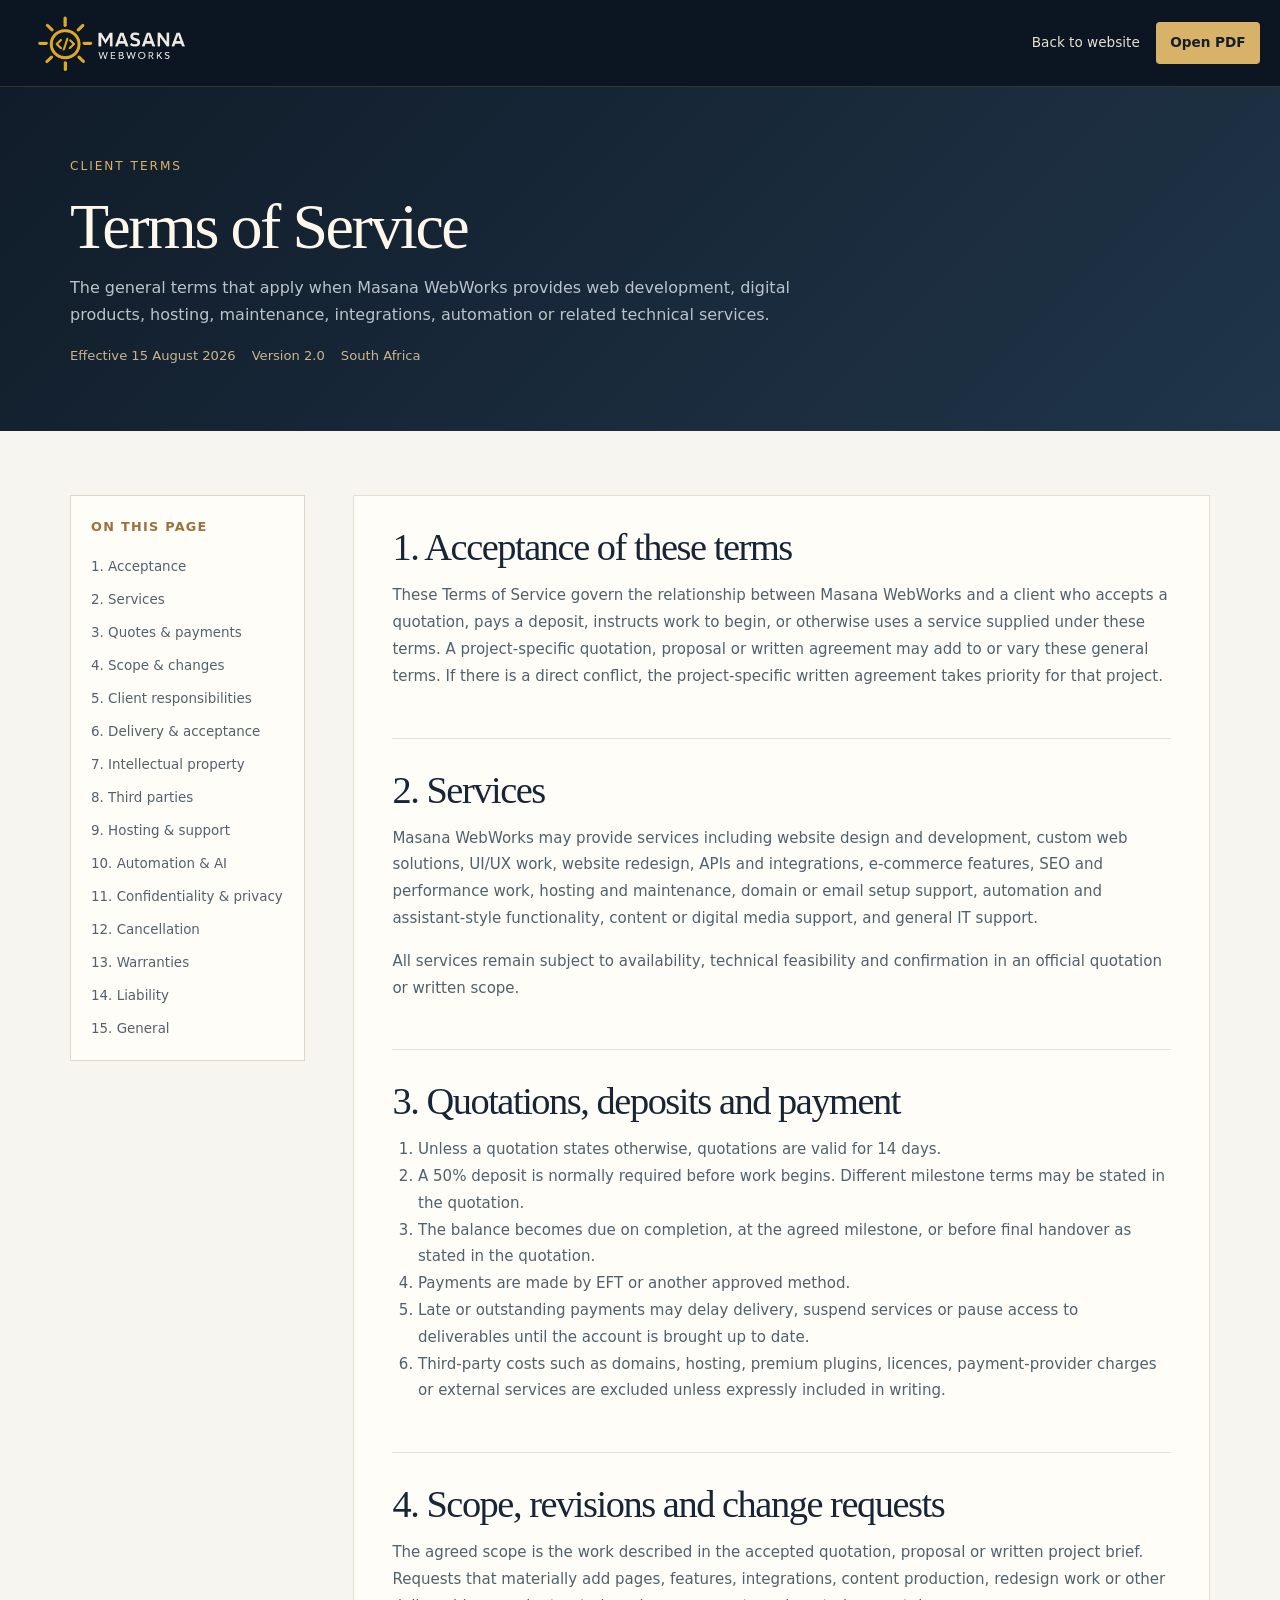
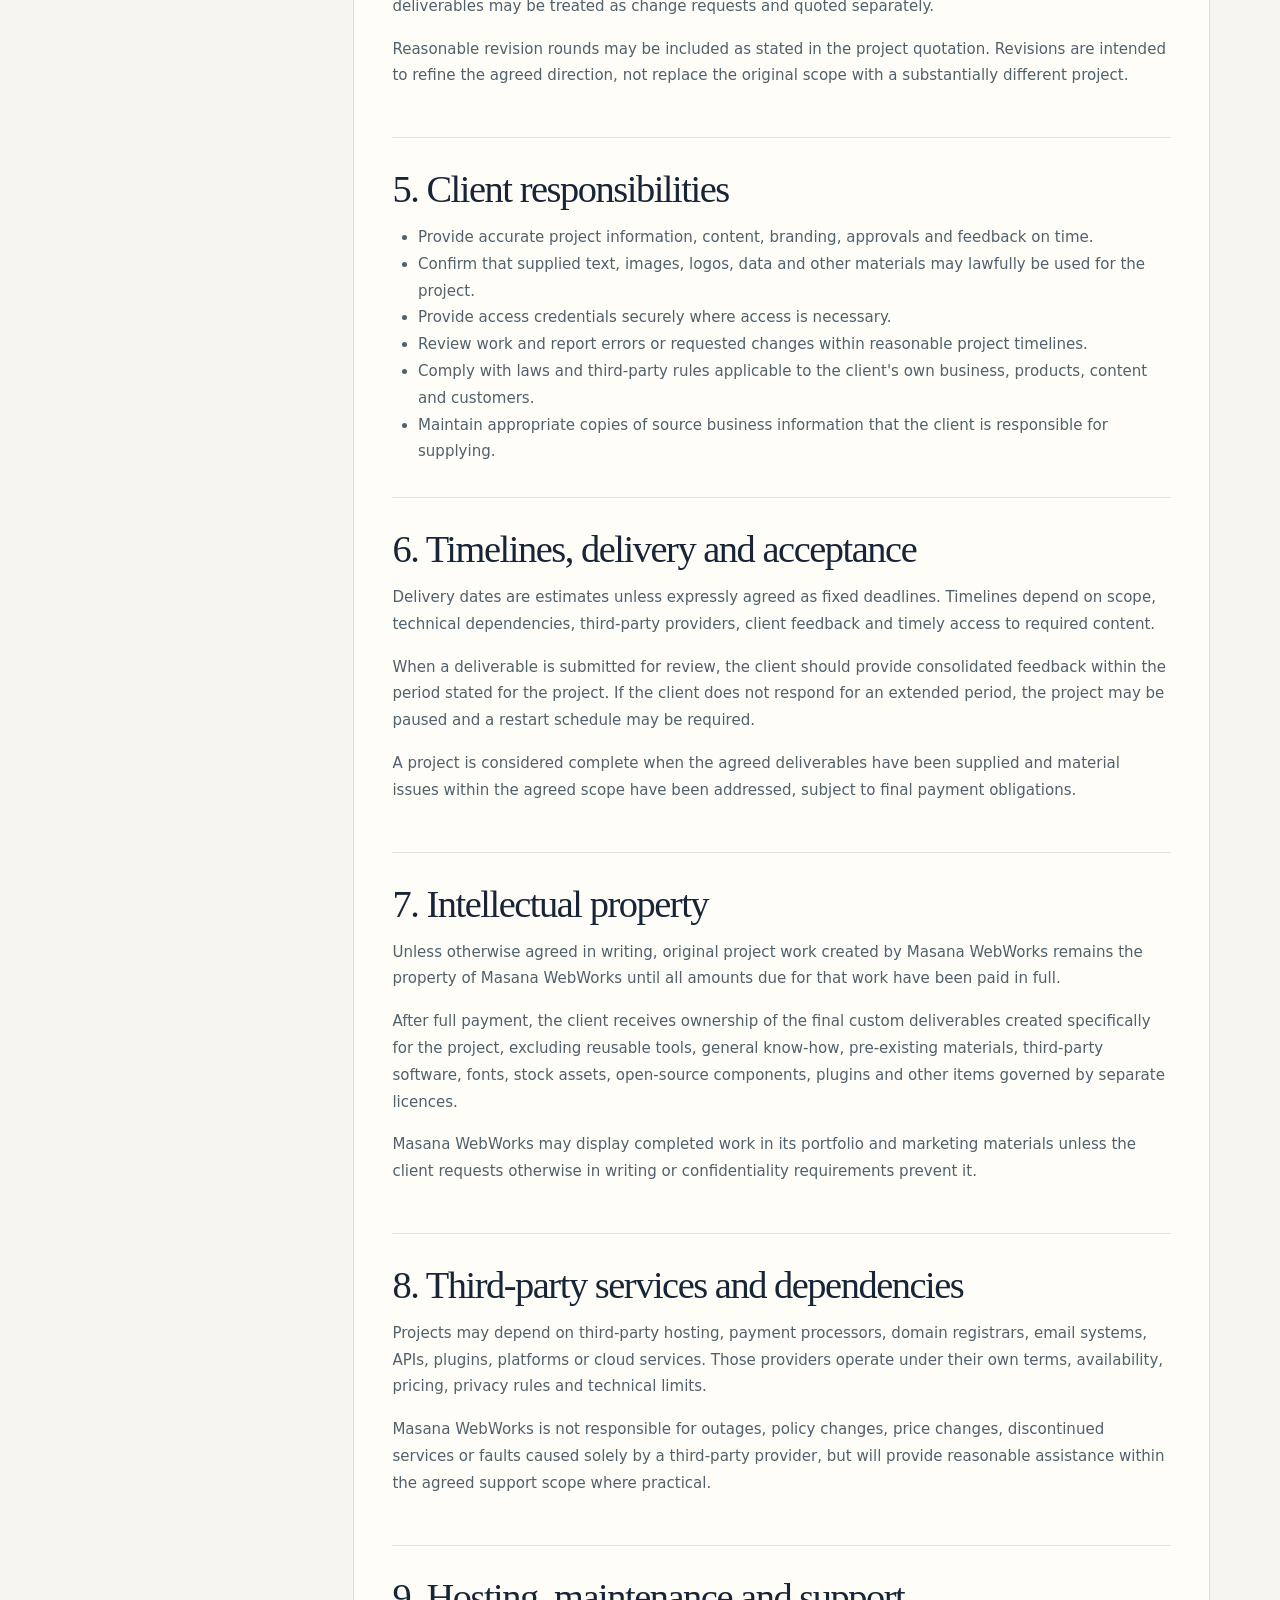
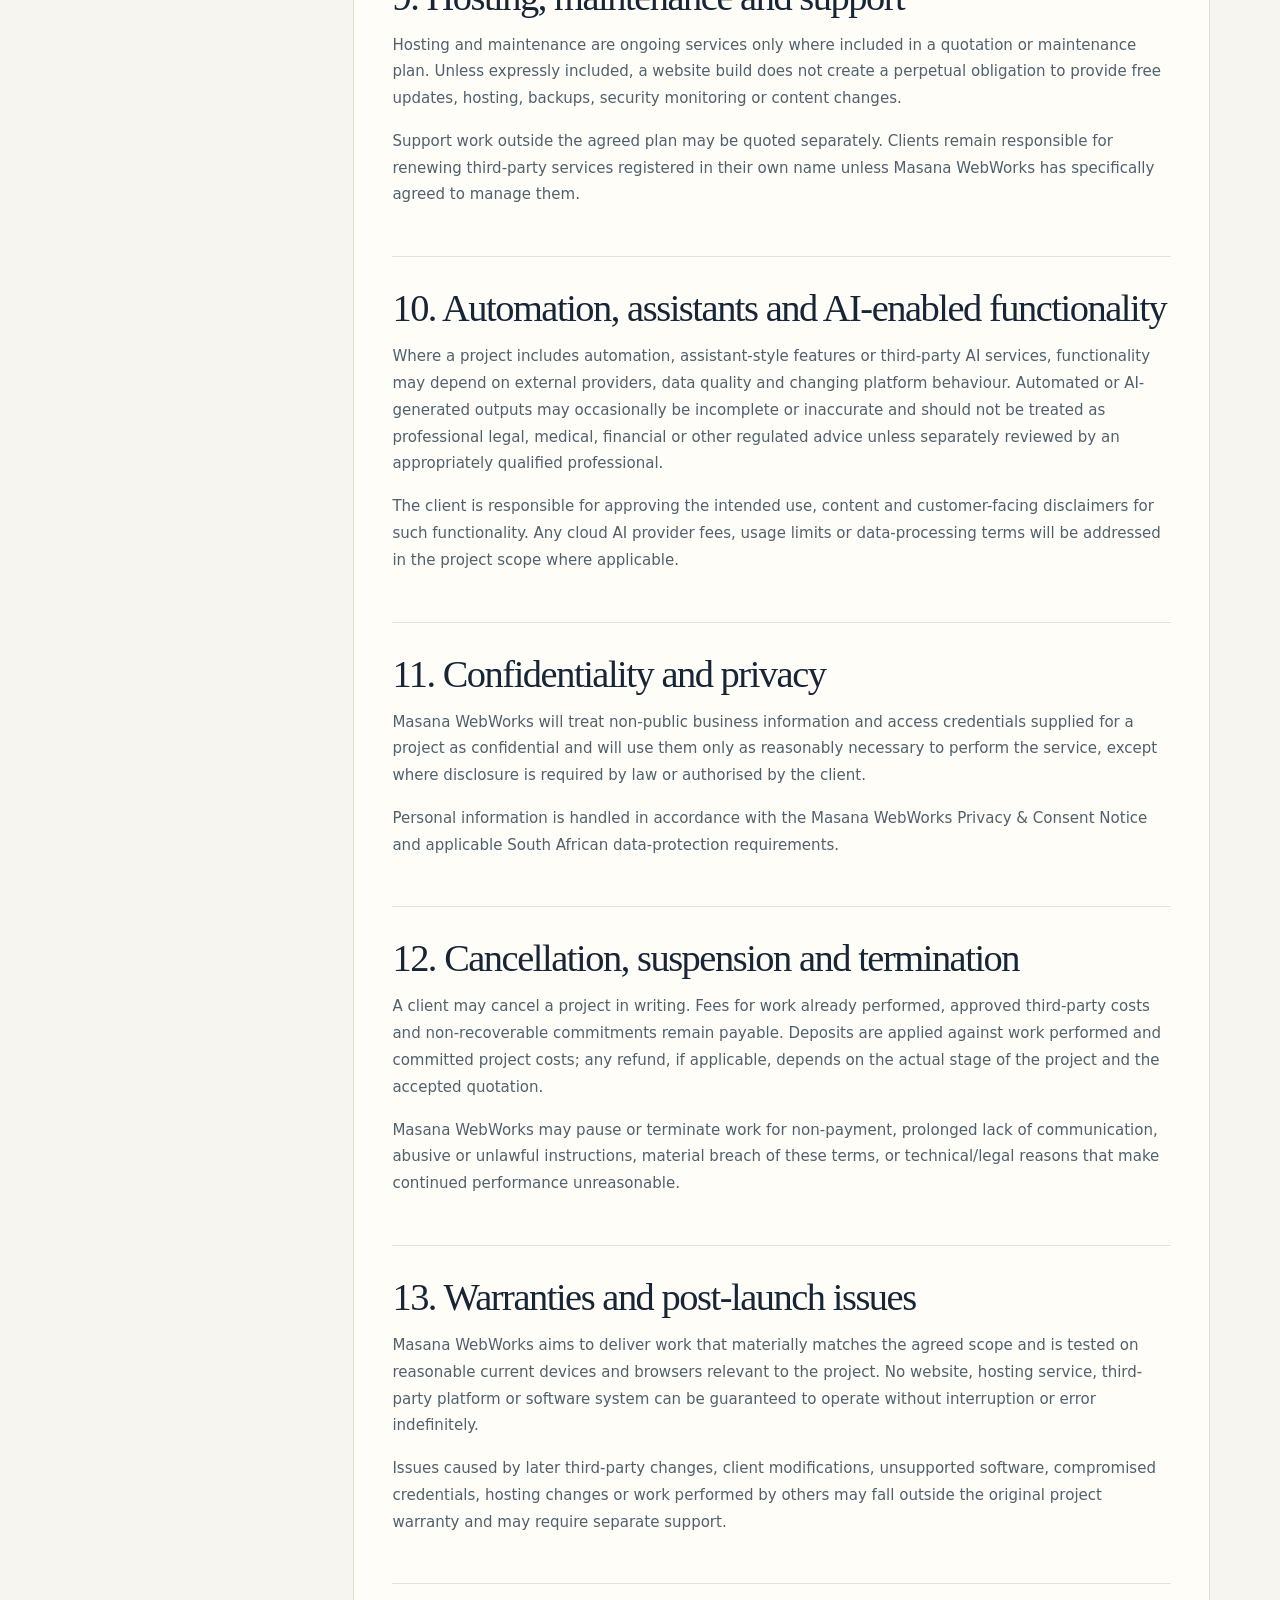
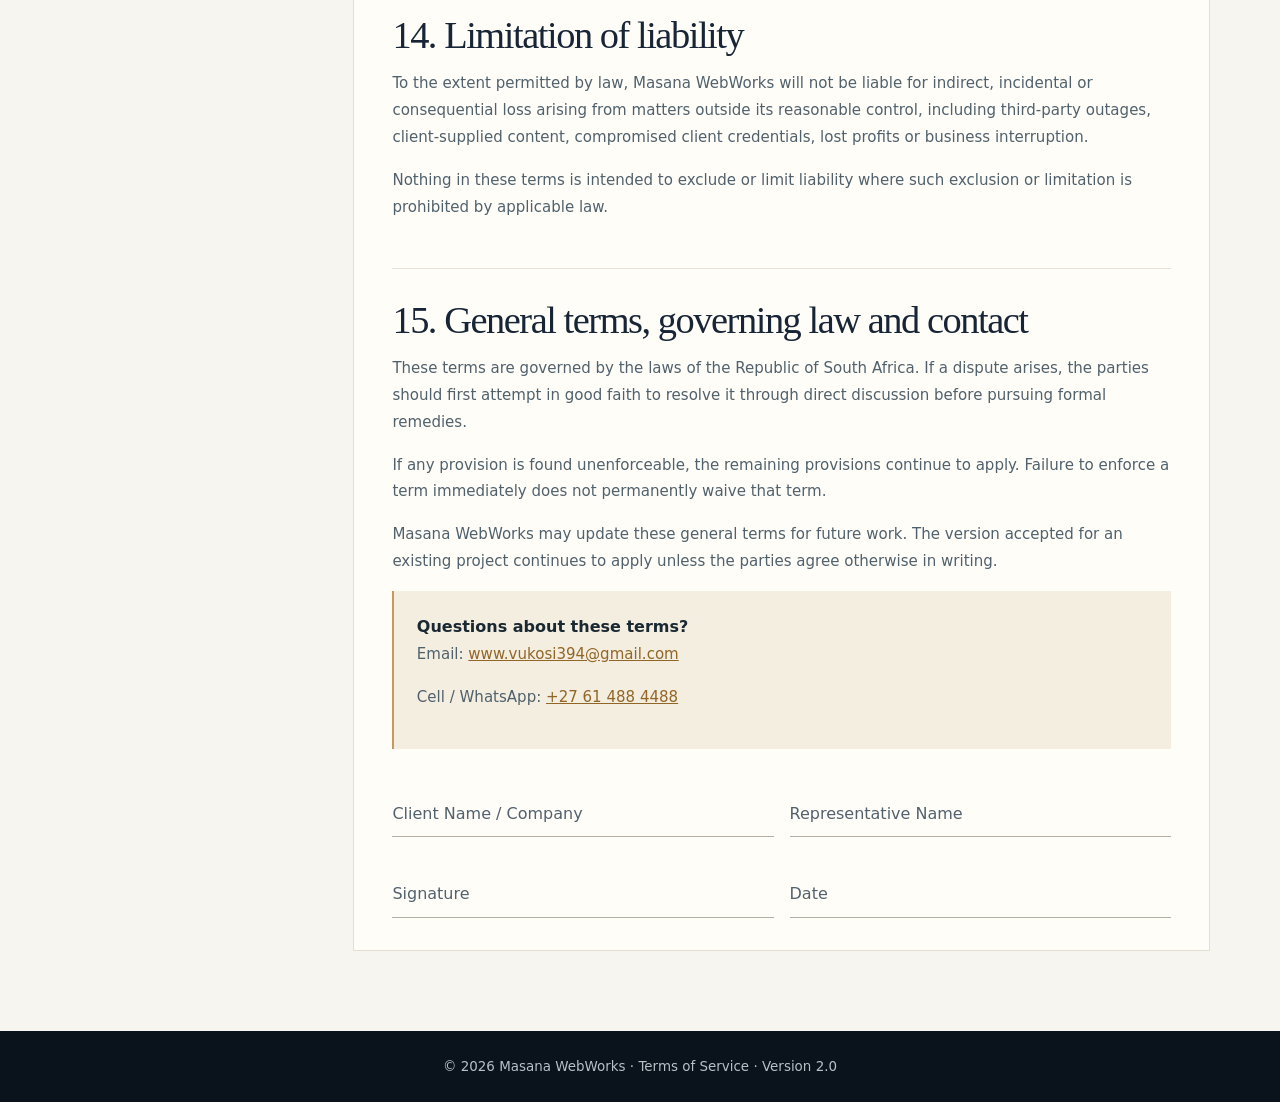
==== terms.html @ 133a6479 "Add files via upload" ====
<!DOCTYPE html>
<html lang="en-ZA">
<head>
  <meta charset="UTF-8"><meta name="viewport" content="width=device-width, initial-scale=1.0"><meta name="robots" content="index, follow">
  <meta name="description" content="Masana WebWorks Terms of Service covering quotations, payments, project scope, intellectual property, hosting, third-party services and support.">
  <link rel="icon" href="assets/favicon.png"><link rel="stylesheet" href="styles.css"><title>Terms of Service | Masana WebWorks</title>
</head>
<body class="legal-body">
  <header class="legal-header"><div class="legal-nav container-wide"><a href="index.html"><img src="assets/log1.png" alt="Masana WebWorks"></a><div class="legal-nav-links"><a class="legal-back" href="index.html">Back to website</a><a class="legal-download" href="legal/terms-of-service.pdf" target="_blank" rel="noopener">Open PDF</a></div></div></header>
  <section class="legal-hero"><div class="container"><span class="legal-eyebrow">Client terms</span><h1>Terms of Service</h1><p>The general terms that apply when Masana WebWorks provides web development, digital products, hosting, maintenance, integrations, automation or related technical services.</p><div class="legal-meta"><span>Effective 15 August 2026</span><span>Version 2.0</span><span>South Africa</span></div></div></section>
  <main class="container legal-shell">
    <aside class="legal-toc"><strong>On this page</strong><a href="#acceptance">1. Acceptance</a><a href="#services">2. Services</a><a href="#quotes">3. Quotes & payments</a><a href="#scope">4. Scope & changes</a><a href="#client">5. Client responsibilities</a><a href="#delivery">6. Delivery & acceptance</a><a href="#ip">7. Intellectual property</a><a href="#thirdparty">8. Third parties</a><a href="#hosting">9. Hosting & support</a><a href="#ai">10. Automation & AI</a><a href="#privacy">11. Confidentiality & privacy</a><a href="#cancel">12. Cancellation</a><a href="#warranty">13. Warranties</a><a href="#liability">14. Liability</a><a href="#law">15. General</a></aside>
    <article class="legal-content">
      <section id="acceptance"><h2>1. Acceptance of these terms</h2><p>These Terms of Service govern the relationship between Masana WebWorks and a client who accepts a quotation, pays a deposit, instructs work to begin, or otherwise uses a service supplied under these terms. A project-specific quotation, proposal or written agreement may add to or vary these general terms. If there is a direct conflict, the project-specific written agreement takes priority for that project.</p></section>
      <section id="services"><h2>2. Services</h2><p>Masana WebWorks may provide services including website design and development, custom web solutions, UI/UX work, website redesign, APIs and integrations, e-commerce features, SEO and performance work, hosting and maintenance, domain or email setup support, automation and assistant-style functionality, content or digital media support, and general IT support.</p><p>All services remain subject to availability, technical feasibility and confirmation in an official quotation or written scope.</p></section>
      <section id="quotes"><h2>3. Quotations, deposits and payment</h2><ol><li>Unless a quotation states otherwise, quotations are valid for 14 days.</li><li>A 50% deposit is normally required before work begins. Different milestone terms may be stated in the quotation.</li><li>The balance becomes due on completion, at the agreed milestone, or before final handover as stated in the quotation.</li><li>Payments are made by EFT or another approved method.</li><li>Late or outstanding payments may delay delivery, suspend services or pause access to deliverables until the account is brought up to date.</li><li>Third-party costs such as domains, hosting, premium plugins, licences, payment-provider charges or external services are excluded unless expressly included in writing.</li></ol></section>
      <section id="scope"><h2>4. Scope, revisions and change requests</h2><p>The agreed scope is the work described in the accepted quotation, proposal or written project brief. Requests that materially add pages, features, integrations, content production, redesign work or other deliverables may be treated as change requests and quoted separately.</p><p>Reasonable revision rounds may be included as stated in the project quotation. Revisions are intended to refine the agreed direction, not replace the original scope with a substantially different project.</p></section>
      <section id="client"><h2>5. Client responsibilities</h2><ul><li>Provide accurate project information, content, branding, approvals and feedback on time.</li><li>Confirm that supplied text, images, logos, data and other materials may lawfully be used for the project.</li><li>Provide access credentials securely where access is necessary.</li><li>Review work and report errors or requested changes within reasonable project timelines.</li><li>Comply with laws and third-party rules applicable to the client's own business, products, content and customers.</li><li>Maintain appropriate copies of source business information that the client is responsible for supplying.</li></ul></section>
      <section id="delivery"><h2>6. Timelines, delivery and acceptance</h2><p>Delivery dates are estimates unless expressly agreed as fixed deadlines. Timelines depend on scope, technical dependencies, third-party providers, client feedback and timely access to required content.</p><p>When a deliverable is submitted for review, the client should provide consolidated feedback within the period stated for the project. If the client does not respond for an extended period, the project may be paused and a restart schedule may be required.</p><p>A project is considered complete when the agreed deliverables have been supplied and material issues within the agreed scope have been addressed, subject to final payment obligations.</p></section>
      <section id="ip"><h2>7. Intellectual property</h2><p>Unless otherwise agreed in writing, original project work created by Masana WebWorks remains the property of Masana WebWorks until all amounts due for that work have been paid in full.</p><p>After full payment, the client receives ownership of the final custom deliverables created specifically for the project, excluding reusable tools, general know-how, pre-existing materials, third-party software, fonts, stock assets, open-source components, plugins and other items governed by separate licences.</p><p>Masana WebWorks may display completed work in its portfolio and marketing materials unless the client requests otherwise in writing or confidentiality requirements prevent it.</p></section>
      <section id="thirdparty"><h2>8. Third-party services and dependencies</h2><p>Projects may depend on third-party hosting, payment processors, domain registrars, email systems, APIs, plugins, platforms or cloud services. Those providers operate under their own terms, availability, pricing, privacy rules and technical limits.</p><p>Masana WebWorks is not responsible for outages, policy changes, price changes, discontinued services or faults caused solely by a third-party provider, but will provide reasonable assistance within the agreed support scope where practical.</p></section>
      <section id="hosting"><h2>9. Hosting, maintenance and support</h2><p>Hosting and maintenance are ongoing services only where included in a quotation or maintenance plan. Unless expressly included, a website build does not create a perpetual obligation to provide free updates, hosting, backups, security monitoring or content changes.</p><p>Support work outside the agreed plan may be quoted separately. Clients remain responsible for renewing third-party services registered in their own name unless Masana WebWorks has specifically agreed to manage them.</p></section>
      <section id="ai"><h2>10. Automation, assistants and AI-enabled functionality</h2><p>Where a project includes automation, assistant-style features or third-party AI services, functionality may depend on external providers, data quality and changing platform behaviour. Automated or AI-generated outputs may occasionally be incomplete or inaccurate and should not be treated as professional legal, medical, financial or other regulated advice unless separately reviewed by an appropriately qualified professional.</p><p>The client is responsible for approving the intended use, content and customer-facing disclaimers for such functionality. Any cloud AI provider fees, usage limits or data-processing terms will be addressed in the project scope where applicable.</p></section>
      <section id="privacy"><h2>11. Confidentiality and privacy</h2><p>Masana WebWorks will treat non-public business information and access credentials supplied for a project as confidential and will use them only as reasonably necessary to perform the service, except where disclosure is required by law or authorised by the client.</p><p>Personal information is handled in accordance with the Masana WebWorks Privacy & Consent Notice and applicable South African data-protection requirements.</p></section>
      <section id="cancel"><h2>12. Cancellation, suspension and termination</h2><p>A client may cancel a project in writing. Fees for work already performed, approved third-party costs and non-recoverable commitments remain payable. Deposits are applied against work performed and committed project costs; any refund, if applicable, depends on the actual stage of the project and the accepted quotation.</p><p>Masana WebWorks may pause or terminate work for non-payment, prolonged lack of communication, abusive or unlawful instructions, material breach of these terms, or technical/legal reasons that make continued performance unreasonable.</p></section>
      <section id="warranty"><h2>13. Warranties and post-launch issues</h2><p>Masana WebWorks aims to deliver work that materially matches the agreed scope and is tested on reasonable current devices and browsers relevant to the project. No website, hosting service, third-party platform or software system can be guaranteed to operate without interruption or error indefinitely.</p><p>Issues caused by later third-party changes, client modifications, unsupported software, compromised credentials, hosting changes or work performed by others may fall outside the original project warranty and may require separate support.</p></section>
      <section id="liability"><h2>14. Limitation of liability</h2><p>To the extent permitted by law, Masana WebWorks will not be liable for indirect, incidental or consequential loss arising from matters outside its reasonable control, including third-party outages, client-supplied content, compromised client credentials, lost profits or business interruption.</p><p>Nothing in these terms is intended to exclude or limit liability where such exclusion or limitation is prohibited by applicable law.</p></section>
      <section id="law"><h2>15. General terms, governing law and contact</h2><p>These terms are governed by the laws of the Republic of South Africa. If a dispute arises, the parties should first attempt in good faith to resolve it through direct discussion before pursuing formal remedies.</p><p>If any provision is found unenforceable, the remaining provisions continue to apply. Failure to enforce a term immediately does not permanently waive that term.</p><p>Masana WebWorks may update these general terms for future work. The version accepted for an existing project continues to apply unless the parties agree otherwise in writing.</p><div class="legal-contact-card"><strong>Questions about these terms?</strong><p>Email: <a href="mailto:www.vukosi394@gmail.com">www.vukosi394@gmail.com</a></p><p>Cell / WhatsApp: <a href="tel:+27614884488">+27 61 488 4488</a></p></div><div class="signature-grid"><div class="signature-field">Client Name / Company</div><div class="signature-field">Representative Name</div><div class="signature-field">Signature</div><div class="signature-field">Date</div></div></section>
    </article>
  </main>
  <footer class="legal-footer">&copy; 2026 Masana WebWorks · Terms of Service · Version 2.0</footer>
</body>
</html>
---- styles.css ----
:root {
  --bg: #faf6ee;
  --surface: #ffffff;
  --surface-soft: #f4efe4;
  --line: rgba(16, 24, 32, 0.1);
  --line-strong: rgba(16, 24, 32, 0.16);
  --text: #1a2330;
  --muted: #5a6675;
  --heading: #101820;
  --accent: #f2b233;
  --accent-strong: #dd980b;
  --accent-soft: rgba(242, 178, 51, 0.13);
  --deep: #0f1720;
  --deep-soft: #162231;
  --success: #127c56;
  --danger: #c03f32;
  --shadow-lg: 0 24px 70px rgba(15, 23, 32, 0.12);
  --shadow-md: 0 14px 36px rgba(15, 23, 32, 0.08);
  --radius-xl: 30px;
  --radius-lg: 22px;
  --radius-md: 18px;
  --radius-sm: 14px;
  --container: min(1140px, calc(100% - 2rem));
  --container-wide: min(1240px, calc(100% - 2rem));
}

* { box-sizing: border-box; }
html { scroll-behavior: smooth; }
body {
  margin: 0;
  font-family: "Inter", system-ui, sans-serif;
  color: var(--text);
  background:
    radial-gradient(circle at top left, rgba(242, 178, 51, 0.14), transparent 28%),
    linear-gradient(180deg, #fffdf8 0%, var(--bg) 100%);
  line-height: 1.65;
}
img { max-width: 100%; display: block; }
a { color: inherit; text-decoration: none; }
button, input, select, textarea { font: inherit; }
input, select, textarea { width: 100%; }

.container { width: var(--container); margin-inline: auto; }
.container-wide { width: var(--container-wide); margin-inline: auto; }
.section { padding: 5.5rem 0; }
.kicker, .eyebrow {
  display: inline-flex;
  align-items: center;
  gap: .45rem;
  padding: .42rem .82rem;
  border-radius: 999px;
  border: 1px solid rgba(242, 178, 51, 0.35);
  background: rgba(242, 178, 51, 0.12);
  color: #9b6900;
  font-size: .84rem;
  font-weight: 700;
  letter-spacing: .03em;
  text-transform: uppercase;
}
.kicker-light {
  color: #f4c555;
  border-color: rgba(255,255,255,.16);
  background: rgba(255,255,255,.08);
}
h1, h2, h3 {
  margin: 0 0 .9rem;
  font-family: "Manrope", "Inter", sans-serif;
  color: var(--heading);
  letter-spacing: -.03em;
  line-height: 1.08;
}
h1 { font-size: clamp(2.7rem, 6vw, 4.75rem); }
h2 { font-size: clamp(2rem, 4vw, 3rem); }
h3 { font-size: 1.22rem; }
p { margin: 0 0 1rem; color: var(--muted); }
ul { margin: 0; padding: 0; list-style: none; }

.skip-link {
  position: absolute;
  left: 1rem;
  top: -4rem;
  background: var(--deep);
  color: #fff;
  padding: .75rem 1rem;
  border-radius: 12px;
  z-index: 2000;
}
.skip-link:focus { top: 1rem; }

.site-header {
  position: sticky;
  top: 0;
  z-index: 1000;
  backdrop-filter: blur(16px);
  background: rgba(255, 252, 246, 0.8);
  border-bottom: 1px solid rgba(15, 23, 32, 0.06);
}
.site-header.scrolled { box-shadow: 0 10px 30px rgba(15,23,32,.05); }
.nav-wrap {
  display: flex;
  align-items: center;
  justify-content: space-between;
  gap: 1rem;
  min-height: 84px;
}
.brand img { width: min(280px, 56vw); height: auto; }
.primary-nav {
  display: flex;
  align-items: center;
  gap: .4rem;
}
.nav-link, .nav-cta {
  padding: .78rem .96rem;
  border-radius: 999px;
  font-weight: 600;
  color: #334155;
  transition: .2s ease;
}
.nav-link:hover, .nav-link.active {
  background: rgba(16, 24, 32, 0.06);
  color: var(--heading);
}
.nav-cta {
  background: var(--deep);
  color: #fff;
  padding-inline: 1.1rem;
}
.nav-cta:hover { background: #1c2838; }
.menu-toggle {
  display: none;
  width: 50px;
  height: 50px;
  border: 1px solid var(--line);
  border-radius: 14px;
  background: #fff;
  padding: 0;
}
.menu-toggle span {
  display: block;
  width: 22px;
  height: 2px;
  border-radius: 99px;
  background: var(--deep);
  margin: 5px auto;
  transition: .2s ease;
}
.menu-toggle.is-open span:nth-child(1) { transform: translateY(7px) rotate(45deg); }
.menu-toggle.is-open span:nth-child(2) { opacity: 0; }
.menu-toggle.is-open span:nth-child(3) { transform: translateY(-7px) rotate(-45deg); }

.hero {
  padding: 3rem 0 1.5rem;
}
.hero-grid {
  display: grid;
  grid-template-columns: 1.05fr .95fr;
  align-items: center;
  gap: 2rem;
}
.hero-copy { padding: 2rem 0; }
.hero-lead { font-size: 1.08rem; max-width: 60ch; }
.hero-actions {
  display: flex;
  flex-wrap: wrap;
  gap: .9rem;
  margin: 2rem 0;
}
.btn {
  display: inline-flex;
  align-items: center;
  justify-content: center;
  gap: .6rem;
  border: 0;
  border-radius: 999px;
  padding: 1rem 1.28rem;
  font-weight: 700;
  cursor: pointer;
  transition: transform .2s ease, box-shadow .2s ease, background .2s ease;
}
.btn:hover { transform: translateY(-2px); }
.btn-primary {
  background: linear-gradient(135deg, var(--accent), var(--accent-strong));
  color: #1b1407;
  box-shadow: 0 12px 30px rgba(221, 152, 11, 0.25);
}
.btn-secondary {
  background: #fff;
  color: var(--heading);
  border: 1px solid var(--line-strong);
}
.hero-metrics {
  display: grid;
  grid-template-columns: repeat(3, minmax(0, 1fr));
  gap: 1rem;
}
.hero-metrics article {
  padding: 1rem 1rem 1.05rem;
  background: rgba(255,255,255,.74);
  border: 1px solid rgba(15,23,32,.08);
  border-radius: var(--radius-md);
  box-shadow: var(--shadow-md);
}
.hero-metrics strong {
  display: block;
  font-size: 1rem;
  color: var(--heading);
  margin-bottom: .35rem;
}
.hero-metrics span { color: var(--muted); font-size: .94rem; }
.hero-visual-shell {
  position: relative;
  padding: clamp(1.2rem, 3vw, 2rem);
  background: linear-gradient(180deg, rgba(255,255,255,.88), rgba(255,255,255,.72));
  border: 1px solid rgba(15, 23, 32, 0.08);
  border-radius: 36px;
  box-shadow: var(--shadow-lg);
}
.hero-visual-shell::before {
  content: "";
  position: absolute;
  inset: auto 8% -10% 8%;
  height: 26%;
  background: radial-gradient(circle, rgba(242,178,51,.28) 0%, rgba(242,178,51,0) 70%);
  filter: blur(18px);
  z-index: 0;
}
.hero-visual-shell img {
  position: relative;
  z-index: 1;
  width: 100%;
  height: auto;
}
.trust-strip {
  display: grid;
  grid-template-columns: .9fr 1.1fr;
  align-items: center;
  gap: 1.4rem;
  margin-top: 2rem;
  padding: 1.2rem 1.25rem;
  background: rgba(255,255,255,.76);
  border: 1px solid rgba(15,23,32,.07);
  border-radius: 28px;
}
.trust-copy p { margin: .5rem 0 0; }
.logo-row {
  display: grid;
  grid-template-columns: repeat(2, minmax(0, 1fr));
  gap: 1rem;
}
.client-logo-card {
  min-height: 118px;
  display: flex;
  align-items: center;
  justify-content: center;
  padding: 1rem;
  border-radius: 22px;
  border: 1px solid rgba(15,23,32,.08);
  background: linear-gradient(180deg, #fff, #fbf8f1);
}
.client-logo-card img {
  max-height: 72px;
  width: auto;
  object-fit: contain;
}

.intro-grid,
.skills-layout,
.faq-layout,
.contact-grid {
  display: grid;
  gap: 1.5rem;
}
.intro-grid { gap: 1.8rem; }
.intro-cards {
  display: grid;
  grid-template-columns: repeat(3, minmax(0,1fr));
  gap: 1rem;
}
.intro-cards article,
.service-card,
.capability-grid article,
.process-card,
.price-card,
.testimonial-card,
.contact-form,
.faq-list details {
  background: rgba(255,255,255,.85);
  border: 1px solid rgba(15,23,32,.08);
  border-radius: var(--radius-lg);
  box-shadow: var(--shadow-md);
}
.intro-cards article {
  padding: 1.3rem;
}
.intro-cards i,
.service-icon,
.process-card span {
  width: 3rem;
  height: 3rem;
  display: inline-grid;
  place-items: center;
  border-radius: 16px;
  background: var(--accent-soft);
  color: #9b6900;
}

.section-heading {
  max-width: 760px;
  margin-bottom: 2rem;
}
.service-grid,
.project-grid,
.process-grid,
.pricing-grid,
.testimonial-grid {
  display: grid;
  grid-template-columns: repeat(2, minmax(0, 1fr));
  gap: 1.2rem;
}
.service-grid { grid-template-columns: repeat(3, minmax(0, 1fr)); }
.service-card {
  padding: 1.4rem;
  transition: transform .2s ease, box-shadow .2s ease;
}
.service-card:hover,
.project-card:hover,
.price-card:hover,
.testimonial-card:hover,
.process-card:hover,
.capability-grid article:hover { transform: translateY(-4px); }
.service-icon { margin-bottom: 1rem; }

.skills-layout { grid-template-columns: 1fr 1fr; align-items: start; }
.skills-list {
  display: grid;
  gap: .8rem;
  margin-top: 1.35rem;
}
.skills-list li {
  display: flex;
  gap: .8rem;
  align-items: flex-start;
  padding: .85rem 1rem;
  border: 1px solid rgba(15,23,32,.07);
  border-radius: 16px;
  background: rgba(255,255,255,.68);
}
.skills-list i { color: #aa7701; margin-top: .15rem; }
.capability-grid {
  display: grid;
  grid-template-columns: repeat(2, minmax(0, 1fr));
  gap: 1rem;
}
.capability-grid article { padding: 1.4rem; }
.capability-grid span {
  display: inline-block;
  color: #9b6900;
  font-weight: 800;
  margin-bottom: .8rem;
}

.project-card {
  display: grid;
  grid-template-rows: auto 1fr;
  overflow: hidden;
  background: rgba(255,255,255,.84);
  border: 1px solid rgba(15,23,32,.08);
  border-radius: var(--radius-xl);
  box-shadow: var(--shadow-md);
}
.project-body { padding: 1.45rem; }
.project-branding {
  display: flex;
  align-items: center;
  gap: .8rem;
  margin-bottom: 1rem;
}
.project-branding img,
.testimonial-client img {
  width: 52px;
  height: 52px;
  object-fit: contain;
  padding: .3rem;
  border-radius: 14px;
  background: #fff;
  border: 1px solid rgba(15,23,32,.08);
}
.project-branding span {
  color: #8a6a1a;
  font-weight: 700;
  font-size: .92rem;
}
.project-body ul { display: grid; gap: .45rem; margin-top: 1rem; }
.project-body li::before,
.price-card li::before {
  content: "•";
  color: var(--accent-strong);
  margin-right: .55rem;
}

.process-card,
.price-card,
.testimonial-card {
  padding: 1.45rem;
}
.process-card span {
  font-weight: 800;
  margin-bottom: 1rem;
}
.pricing-grid { grid-template-columns: repeat(4, minmax(0, 1fr)); }
.price-card {
  display: flex;
  flex-direction: column;
  gap: .95rem;
}
.package-label {
  display: inline-flex;
  width: fit-content;
  padding: .4rem .75rem;
  border-radius: 999px;
  background: rgba(15,23,32,.06);
  color: var(--heading);
  font-weight: 700;
  font-size: .88rem;
}
.price-card h3 { font-size: 2rem; margin-bottom: 0; }
.price-card ul { display: grid; gap: .52rem; flex: 1; }
.price-card.featured {
  background: linear-gradient(180deg, #1b2431, #101820);
  color: rgba(255,255,255,.92);
  border-color: rgba(255,255,255,.08);
}
.price-card.featured h3,
.price-card.featured h3 + p,
.price-card.featured li,
.price-card.featured .package-label { color: inherit; }
.price-card.featured .package-label { background: rgba(255,255,255,.12); }

.testimonial-grid { grid-template-columns: repeat(2, minmax(0, 1fr)); }
.testimonial-client {
  display: flex;
  align-items: center;
  gap: .8rem;
  margin-top: 1rem;
}
.testimonial-client strong { display: block; }
.testimonial-client span { color: var(--muted); font-size: .95rem; }

.faq-layout { grid-template-columns: .95fr 1.05fr; align-items: start; }
.faq-copy p { margin-bottom: 1.2rem; }
.text-link {
  border: 0;
  background: none;
  padding: 0;
  color: var(--heading);
  font-weight: 700;
  cursor: pointer;
}
.faq-list { display: grid; gap: 1rem; }
.faq-list details { padding: 0; overflow: hidden; }
.faq-list summary {
  list-style: none;
  cursor: pointer;
  padding: 1.2rem 1.25rem;
  display: flex;
  align-items: center;
  justify-content: space-between;
  gap: 1rem;
  font-weight: 700;
  color: var(--heading);
}
.faq-list summary::-webkit-details-marker { display: none; }
.faq-list details p {
  padding: 0 1.25rem 1.25rem;
  margin: 0;
}
.faq-list details[open] summary i { transform: rotate(45deg); }
.faq-list summary i { transition: .2s ease; }

.contact-section {
  background: linear-gradient(180deg, #111a25 0%, #172332 100%);
}
.contact-grid { grid-template-columns: .9fr 1.1fr; align-items: start; }
.contact-copy h2, .contact-copy p, .contact-copy span, .contact-copy strong { color: #fff; }
.contact-copy p { color: rgba(255,255,255,.76); }
.contact-direct {
  display: grid;
  gap: 1rem;
  margin-top: 1.6rem;
}
.contact-direct a {
  display: flex;
  align-items: center;
  gap: 1rem;
  padding: 1rem 1.1rem;
  border: 1px solid rgba(255,255,255,.12);
  border-radius: 18px;
  background: rgba(255,255,255,.06);
}
.contact-direct i {
  width: 2.9rem;
  height: 2.9rem;
  display: grid;
  place-items: center;
  border-radius: 14px;
  background: rgba(242,178,51,.16);
  color: #f5bf4f;
}
.contact-form {
  padding: 1.4rem;
  background: rgba(255,255,255,.96);
}
.form-row {
  display: grid;
  grid-template-columns: repeat(2, minmax(0, 1fr));
  gap: .95rem;
}
.contact-form label {
  display: grid;
  gap: .5rem;
  font-weight: 600;
  color: var(--heading);
  margin-bottom: 1rem;
}
.contact-form input:not([type="checkbox"]),
.contact-form select,
.contact-form textarea {
  border: 1px solid rgba(15,23,32,.12);
  border-radius: 16px;
  background: #fff;
  padding: .95rem 1rem;
  color: var(--heading);
}
.contact-form input:focus,
.contact-form select:focus,
.contact-form textarea:focus,
.chat-input-row input:focus {
  outline: 3px solid rgba(242,178,51,.2);
  border-color: rgba(221,152,11,.45);
}
.consent-check {
  display: flex !important;
  gap: .75rem;
  align-items: flex-start;
  font-weight: 500 !important;
}
.consent-check input {
  width: 1.1rem;
  height: 1.1rem;
  margin-top: .28rem;
}
.consent-check a { color: #8d6504; text-decoration: underline; }
.form-note { font-size: .95rem; color: var(--muted); margin-top: .75rem; }
.form-note.success { color: var(--success); }
.form-note.error { color: var(--danger); }

.site-footer {
  padding: 1.4rem 0 2rem;
  background: #0b1219;
  color: rgba(255,255,255,.78);
}
.footer-grid {
  display: grid;
  grid-template-columns: 1.4fr repeat(3, 1fr);
  gap: 1.25rem;
  padding: 1.8rem 0;
}
.footer-brand img { width: min(260px, 70%); margin-bottom: .85rem; }
.site-footer h3 { color: #fff; font-size: 1rem; margin-bottom: .75rem; }
.site-footer a, .site-footer span { display: block; margin-bottom: .55rem; }
.footer-bottom {
  padding-top: 1rem;
  border-top: 1px solid rgba(255,255,255,.08);
  display: flex;
  justify-content: space-between;
  gap: 1rem;
  flex-wrap: wrap;
}

.back-to-top {
  position: fixed;
  right: 1.2rem;
  bottom: 1.2rem;
  width: 48px;
  height: 48px;
  display: grid;
  place-items: center;
  border: 0;
  border-radius: 16px;
  background: #fff;
  color: var(--deep);
  box-shadow: var(--shadow-md);
  cursor: pointer;
  opacity: 0;
  visibility: hidden;
  transform: translateY(12px);
  transition: .25s ease;
  z-index: 95;
}
.back-to-top.visible { opacity: 1; visibility: visible; transform: translateY(0); }

.chatbot {
  position: fixed;
  right: 1.2rem;
  bottom: 4.8rem;
  z-index: 99;
}
.chat-launcher {
  display: inline-flex;
  align-items: center;
  gap: .65rem;
  border: 0;
  border-radius: 999px;
  padding: .95rem 1.15rem;
  background: var(--deep);
  color: #fff;
  box-shadow: 0 18px 42px rgba(15,23,32,.28);
  cursor: pointer;
}
.chat-panel {
  width: min(380px, calc(100vw - 1.5rem));
  margin-top: .9rem;
  margin-left: auto;
  background: rgba(255,255,255,.98);
  border: 1px solid rgba(15,23,32,.08);
  border-radius: 26px;
  overflow: hidden;
  box-shadow: 0 20px 60px rgba(15,23,32,.22);
}
.chat-header {
  display: flex;
  align-items: center;
  gap: .8rem;
  padding: 1rem 1rem .85rem;
  background: linear-gradient(135deg, #162231, #111a25);
  color: #fff;
}
.chat-avatar {
  width: 48px;
  height: 48px;
  border-radius: 14px;
  background: rgba(255,255,255,.08);
  border: 1px solid rgba(255,255,255,.08);
  display: grid;
  place-items: center;
  overflow: hidden;
}
.chat-avatar img {
  width: 34px;
  height: 34px;
  object-fit: contain;
  filter: drop-shadow(0 3px 8px rgba(0,0,0,.18));
}
.chat-header strong { display: block; }
.chat-header span { color: rgba(255,255,255,.74); font-size: .9rem; }
.chat-close {
  margin-left: auto;
  border: 0;
  background: rgba(255,255,255,.1);
  color: #fff;
  width: 34px;
  height: 34px;
  border-radius: 12px;
  cursor: pointer;
}
.chat-notice {
  padding: .85rem 1rem;
  border-bottom: 1px solid rgba(15,23,32,.07);
  color: var(--muted);
  font-size: .92rem;
}
.chat-messages {
  max-height: 300px;
  overflow: auto;
  padding: 1rem;
  display: grid;
  gap: .8rem;
  background: #fffdf9;
}
.chat-message {
  max-width: 88%;
  padding: .82rem .95rem;
  border-radius: 18px;
  font-size: .95rem;
}
.chat-message.bot {
  background: #f3efe6;
  color: var(--text);
  border-top-left-radius: 6px;
}
.chat-message.user {
  margin-left: auto;
  background: #142131;
  color: #fff;
  border-top-right-radius: 6px;
}
.chat-message.typing {
  width: fit-content;
  display: flex;
  gap: .28rem;
}
.chat-message.typing span {
  width: 7px;
  height: 7px;
  border-radius: 99px;
  background: #998869;
  animation: blink 1s infinite ease-in-out;
}
.chat-message.typing span:nth-child(2) { animation-delay: .15s; }
.chat-message.typing span:nth-child(3) { animation-delay: .3s; }
.quick-replies {
  display: flex;
  flex-wrap: wrap;
  gap: .55rem;
  padding: 0 1rem 1rem;
}
.quick-replies button {
  border: 1px solid rgba(15,23,32,.09);
  background: #fff;
  color: var(--heading);
  border-radius: 999px;
  padding: .6rem .8rem;
  cursor: pointer;
}
.chat-input-row {
  display: grid;
  grid-template-columns: 1fr auto;
  gap: .65rem;
  padding: 0 1rem 1rem;
}
.chat-input-row input {
  border: 1px solid rgba(15,23,32,.12);
  border-radius: 999px;
  padding: .86rem 1rem;
  background: #fff;
}
.chat-input-row button {
  width: 46px;
  height: 46px;
  border: 0;
  border-radius: 50%;
  background: linear-gradient(135deg, var(--accent), var(--accent-strong));
  color: #241700;
  cursor: pointer;
}
.chat-footer {
  padding: 0 1rem 1rem;
  color: var(--muted);
  font-size: .92rem;
}
.chat-footer button {
  border: 0;
  background: none;
  color: var(--heading);
  font-weight: 700;
  cursor: pointer;
  padding: 0;
}
.chat-message a { color: #7d5c00; text-decoration: underline; }
.sr-only {
  position: absolute;
  width: 1px;
  height: 1px;
  margin: -1px;
  padding: 0;
  border: 0;
  overflow: hidden;
  clip: rect(0 0 0 0);
}

.reveal {
  opacity: 0;
  transform: translateY(28px);
  transition: opacity .6s ease, transform .6s ease;
}
.reveal.in-view {
  opacity: 1;
  transform: translateY(0);
}

@keyframes blink {
  0%, 80%, 100% { opacity: .35; transform: translateY(0); }
  40% { opacity: 1; transform: translateY(-2px); }
}

@media (max-width: 1100px) {
  .pricing-grid { grid-template-columns: repeat(2, minmax(0, 1fr)); }
  .service-grid { grid-template-columns: repeat(2, minmax(0, 1fr)); }
  .footer-grid { grid-template-columns: 1.3fr 1fr 1fr; }
  .footer-grid > :first-child { grid-column: 1 / -1; }
}

@media (max-width: 900px) {
  .menu-toggle { display: inline-block; }
  .primary-nav {
    position: absolute;
    top: calc(100% + .65rem);
    right: 1rem;
    width: min(380px, calc(100vw - 2rem));
    display: none;
    flex-direction: column;
    align-items: stretch;
    padding: .8rem;
    background: rgba(255,255,255,.98);
    border: 1px solid rgba(15,23,32,.09);
    border-radius: 24px;
    box-shadow: var(--shadow-lg);
  }
  .primary-nav.open { display: flex; }
  .nav-link, .nav-cta { width: 100%; }
  .hero-grid,
  .trust-strip,
  .skills-layout,
  .faq-layout,
  .contact-grid,
  .project-grid,
  .testimonial-grid,
  .footer-grid,
  .service-grid,
  .intro-cards,
  .process-grid {
    grid-template-columns: 1fr;
  }
  .hero-copy { order: 1; }
  .hero-visual { order: 2; }
  .hero-metrics,
  .logo-row,
  .capability-grid,
  .form-row,
  .pricing-grid { grid-template-columns: 1fr 1fr; }
}

@media (max-width: 640px) {
  .section { padding: 4.3rem 0; }
  h1 { font-size: clamp(2.25rem, 9vw, 3.15rem); }
  h2 { font-size: clamp(1.8rem, 8vw, 2.4rem); }
  .hero { padding-top: 1.8rem; }
  .hero-actions,
  .hero-metrics,
  .logo-row,
  .capability-grid,
  .form-row,
  .pricing-grid { grid-template-columns: 1fr; }
  .btn { width: 100%; }
  .chatbot { right: .75rem; bottom: 4.35rem; }
  .chat-launcher { padding: .88rem 1rem; }
  .back-to-top { right: .75rem; bottom: .75rem; }
  .footer-bottom { flex-direction: column; }
}
/* MASANA WEBWORKS — OBSIDIAN / CHAMPAGNE ATELIER
   Direction: editorial typography, quiet luxury, crisp usability. */
:root {
  --bg: #f7f5ef;
  --surface: #ffffff;
  --surface-soft: #f2efe7;
  --line: rgba(24, 33, 40, .11);
  --line-strong: rgba(24, 33, 40, .18);
  --text: #27333a;
  --muted: #647078;
  --heading: #15202a;
  --accent: #d9b269;
  --accent-strong: #b88b3a;
  --accent-soft: rgba(217,178,105,.12);
  --deep: #0c1622;
  --deep-soft: #142334;
  --shadow-lg: 0 26px 76px rgba(10,20,30,.1);
  --shadow-md: 0 14px 40px rgba(10,20,30,.055);
  --radius-xl: 12px;
  --radius-lg: 11px;
  --radius-md: 9px;
  --radius-sm: 8px;
}
html { scroll-padding-top: 110px; }
body { background: var(--bg); color: var(--text); line-height: 1.72; }
body, button, input, select, textarea { font-family: "Inter", system-ui, sans-serif; }
h1, h2 { font-family: "Cormorant Garamond", Georgia, "Times New Roman", serif; letter-spacing: -.038em; font-weight: 500; line-height: .99; }
h3 { font-family: "Manrope", "Inter", system-ui, sans-serif; font-weight: 700; letter-spacing: -.02em; line-height: 1.3; }
h1 { font-size: clamp(3.7rem, 6.2vw, 6.5rem); }
h2 { font-size: clamp(3.1rem, 4.6vw, 5rem); }
h1 em, h2 em { font-family: "Cormorant Garamond", Georgia, serif; font-weight: 400; font-style: italic; color: var(--accent-strong); }
p { color: var(--muted); }
.section { padding: clamp(5rem, 9vw, 8rem) 0; }
.kicker, .eyebrow {
  background: none;
  border: 0;
  padding: 0;
  border-radius: 0;
  color: #a47c3b;
  letter-spacing: .19em;
  text-transform: uppercase;
  font-size: .7rem;
  font-weight: 700;
}
.section-heading { max-width: 850px; margin-bottom: 2.65rem; }
.section-heading h2 { margin-top: 1.2rem; }
.section-heading p { max-width: 58ch; font-size: 1rem; }

/* Nav: original white Masana logo on deep navy; logo pixels are untouched. */
.site-header {
  background: rgba(12,22,34,.95);
  border-bottom: 1px solid rgba(217,178,105,.16);
  backdrop-filter: blur(16px);
}
.site-header.scrolled { box-shadow: 0 18px 38px rgba(0,0,0,.16); }
.nav-wrap { min-height: 92px; }
.brand img { width: min(245px, 49vw); }
.nav-link { color: rgba(255,255,255,.77); font-size: .79rem; letter-spacing: .015em; border-radius: 5px; padding: .78rem .76rem; }
.nav-link:hover, .nav-link.active { color: var(--accent); background: rgba(217,178,105,.07); }
.nav-cta { background: var(--accent); color: #12202e; padding: .83rem 1.05rem; border-radius: 5px; font-size: .77rem; letter-spacing: .03em; }
.nav-cta:hover { background: #e9c887; }

/* Dark, carefully composed first screen with the supplied developer illustration. */
.hero {
  position: relative;
  overflow: hidden;
  padding: clamp(4rem, 7vw, 7rem) 0 6.1rem;
  color: #fbf6e9;
  background:
    radial-gradient(ellipse at 83% 45%, rgba(67,102,124,.24), transparent 39%),
    radial-gradient(ellipse at 10% 0%, rgba(215,178,105,.07), transparent 37%),
    linear-gradient(140deg, #0c1622 0%, #101e2e 55%, #0b1520 100%);
}
.hero::before {
  content:"";
  position:absolute;
  width:52vw;
  height:52vw;
  min-width:450px;
  min-height:450px;
  top:9%;
  right:-18%;
  border-radius:50%;
  border:1px solid rgba(217,178,105,.12);
  box-shadow: 0 0 0 75px rgba(217,178,105,.018), 0 0 0 150px rgba(217,178,105,.01);
  pointer-events:none;
}
.hero::after {
  content:"";
  position:absolute;
  inset:0;
  pointer-events:none;
  opacity:.16;
  background-image: linear-gradient(to right, transparent 99.89%, rgba(217,178,105,.25) 99.95%);
  background-size: 13.33333% 100%;
}
.hero-grid { position:relative; z-index:1; grid-template-columns: 1.03fr .97fr; gap: 1.1rem; min-height: 605px; }
.hero-copy { padding: 1.5rem 0; }
.hero h1 { color: #f8f4eb; max-width: 680px; font-size: clamp(3.8rem,5.9vw,6.15rem); margin: 1.5rem 0 1.2rem; }
.hero h1 em { color: #e1bc76; display:inline; }
.hero .eyebrow { color:#d9bd8b; line-height:1.6; }
.eyebrow-line { display:inline-block; background:#d9b269; width:26px; height:1px; vertical-align:middle; margin-right:.55rem; }
.hero-lead { color: #adbac7; max-width: 52ch; line-height:1.83; font-size:1rem; }
.hero-actions { margin: 2rem 0 2.5rem; }
.btn { border-radius:5px; letter-spacing:.015em; padding:1rem 1.32rem; min-height: 52px; font-size:.86rem; transition:background .2s ease, transform .2s ease, box-shadow .2s ease; }
.btn-primary { background:#d9b269; background-image:none; box-shadow:none; color:#15202a; }
.btn-primary:hover { background:#edc985; box-shadow:0 10px 28px rgba(217,178,105,.16); }
.btn-secondary { background:transparent; border:1px solid rgba(255,255,255,.29); color: #f7f3eb; }
.btn-secondary:hover { background: rgba(255,255,255,.075); border-color: rgba(255,255,255,.55); }
.hero-metrics { border-top:1px solid rgba(217,178,105,.18); padding-top:1.4rem; gap:0; }
.hero-metrics article { background:transparent; border:0; border-radius:0; box-shadow:none; padding:.15rem 1.1rem .15rem 0; }
.hero-metrics article:not(:first-child) { border-left:1px solid rgba(255,255,255,.11); padding-left:1.1rem; }
.hero-metrics strong { font-size:.77rem; font-weight:700; color:#e3c388; letter-spacing:.03em; }
.hero-metrics span { font-size:.78rem; line-height:1.5; color:#95a4b2; }
.hero-visual { display:flex; align-items:center; justify-content:center; }
.hero-visual-shell {
  position:relative;
  width:100%;
  border-radius:260px 260px 14px 14px;
  padding: 2.1rem 0 .3rem;
  background: radial-gradient(circle at 52% 33%, rgba(105,137,162,.16) 0%, rgba(37,59,78,.14) 47%, transparent 72%);
  border:1px solid rgba(217,178,105,.1);
  box-shadow:none;
}
.hero-visual-shell::before { inset:auto 12% -2% 12%; height:12%; filter:blur(26px); background:rgba(217,178,105,.12); }
.hero-visual-shell img { margin-inline:auto; width:111%; max-width:none; transform:translateX(-5%); mask-image:linear-gradient(to bottom, black 0%, black 96%, transparent 100%); }

/* Client logos on a dedicated warm panel; no fake backing rectangles. */
.hero .trust-strip {
  position:relative;
  z-index:2;
  background: #faf7ef;
  border:1px solid rgba(217,178,105,.25);
  border-radius:7px;
  color:#1e2c39;
  box-shadow:0 30px 70px rgba(0,0,0,.16);
  padding:1.4rem clamp(1.5rem,3vw,3rem);
  margin-top:3rem;
  grid-template-columns:1.1fr 1fr;
}
.trust-copy { padding: .4rem 2.1rem .4rem 0; }
.trust-copy .kicker { color:#96703a; }
.trust-copy p { color:#647078; max-width:47ch; line-height:1.6; font-size:.9rem; }
.logo-row { gap:.8rem; }
.client-logo-card { min-height:103px; border:0; border-radius:0; background:transparent; padding:.7rem; }
.client-logo-card+.client-logo-card { border-left:1px solid #e7dfd1; }
.client-logo-card img { height:auto; max-height:72px; max-width: min(100%, 170px); object-fit: contain; filter: drop-shadow(0 2px 1px rgba(15,23,32,.035)); }

/* Ivory and white breathing room, with fine rules instead of decorative pills */
.intro-section { background: var(--bg); }
.intro-grid { grid-template-columns: minmax(250px,.88fr) 1.12fr; align-items:start; gap:4rem; }
.intro-grid h2 { margin-top:1.25rem; }
.intro-cards { grid-template-columns:1fr; gap:0; }
.intro-cards article { display:grid; grid-template-columns:38px 1fr; gap:0 1.15rem; padding:1.35rem 0; border:0; box-shadow:none; background:transparent; border-bottom:1px solid #e4dfd3; border-radius:0; }
.intro-cards i { grid-row:1 / 3; background:transparent; border:1px solid #dfd6c6; color:#a27a39; width:36px; height:36px; border-radius:50%; font-size:.85rem; }
.intro-cards h3 { font-size:1.03rem; margin-bottom:.35rem; }
.intro-cards p { margin:0; font-size:.92rem; max-width:46ch; }

.services-section { background:#fffefa; }
.service-grid { gap:0; border-top:1px solid #e6dfd2; border-left:1px solid #e6dfd2; }
.service-card { padding:2rem 1.6rem; border:0; border-radius:0; box-shadow:none; background:transparent; border-bottom:1px solid #e6dfd2; border-right:1px solid #e6dfd2; transition: background .25s ease, transform .25s ease; }
.service-card:hover { background:#f8f3e8; transform:none; }
.service-icon { width:48px; height:48px; border-radius:50%; color:#a47c3b; background:#f6eddb; margin-bottom:1.25rem; font-size:1.05rem; }
.service-card h3 { font-size:1.08rem; margin-bottom:.65rem; }
.service-card p { font-size:.93rem; line-height:1.76; }

.skills-section { background:linear-gradient(145deg,#0e1a28,#152638); }
.skills-section h2 { color:#f8f4e8; margin-top:1.3rem; }
.skills-section h2 em { color:#e4c28c; }
.skills-section .skills-copy>p { color:#afbbc6; }
.skills-section .kicker { color:#d0b27e; }
.skills-layout { align-items:center; gap:4rem; }
.skills-list { margin-top:2rem; gap:0; }
.skills-list li { padding:.92rem 0; border:0; border-bottom:1px solid rgba(255,255,255,.11); border-radius:0; background:transparent; color:#e0e5e7; font-size:.94rem; }
.skills-list i { color:#c8aa70; margin-top:.42rem; }
.capability-grid { gap:1px; background:rgba(217,178,105,.17); border:1px solid rgba(217,178,105,.17); }
.capability-grid article { background:#17283a; border:0; box-shadow:none; border-radius:0; padding:clamp(1.35rem,2vw,2.2rem); transition:background .2s; }
.capability-grid article:hover { background:#1a2e43; transform:none; }
.capability-grid article span { color:#c7a56e; font-size:.77rem; letter-spacing:.15em; }
.capability-grid article h3 { color:#fcf7ee; font-size:1.05rem; }
.capability-grid article p { color:#9eafbb; font-size:.9rem; margin:0; }

.work-section { background: #f7f5ef; }
.project-grid { gap:1.5rem; }
.project-card { border-radius:8px; background:#fff; border:1px solid #e7dfd2; transition:box-shadow .25s ease, transform .25s ease; }
.project-card:hover { transform:translateY(-4px); box-shadow:0 26px 55px rgba(15,23,32,.11); }
.project-body { padding:2rem; }
.project-body h3 { font-size:1.38rem; }
.project-branding { margin-bottom:1.15rem; }
.project-branding img { width:58px; height:58px; padding:.25rem; border:0; border-radius:0; background:transparent; }
.project-branding span { color:#99753d; letter-spacing:.1em; font-size:.68rem; text-transform:uppercase; }
.project-body li { font-size:.88rem; color:#5a6870; }
.project-link { display:inline-flex; align-items:center; margin-top:1.5rem; border-bottom:1px solid #ad8548; padding:0 0 .35rem; color:#87662f; font-size:.84rem; font-weight:700; }
.project-link:hover { color:#142334; }

.process-section { background:#fffefa; }
.process-grid { grid-template-columns:repeat(4,1fr); gap:0; border-top:1px solid #e6dfd2; }
.process-card { padding:2.1rem 1.2rem 1rem; border:0; border-radius:0; box-shadow:none; background:transparent; border-right:1px solid #e6dfd2; }
.process-card:first-child { padding-left:0; }
.process-card:last-child { border-right:0; }
.process-card:hover { transform:none; }
.process-card span { background:transparent; width:auto; height:auto; border:0; border-radius:0; color:#9b763a; margin-bottom:1.5rem; font-family:Georgia,serif; font-size:1.7rem; font-weight:400; }
.process-card h3 { font-size:1.05rem; }
.process-card p { font-size:.9rem; }

.packages-section { background:#f3f0e9; }
.pricing-grid { gap: .8rem; }
.price-card { border-radius:8px; background:#fffdf8; padding:2rem 1.3rem; gap:1rem; box-shadow:none; border-color:#e3dbcc; transition:transform .22s; }
.price-card h3 { font-family:"Cormorant Garamond", Georgia,serif; letter-spacing:-.035em; font-size:2.8rem; font-weight:500; }
.price-card p, .price-card li { font-size:.88rem; }
.price-card ul { gap:.65rem; }
.package-label { padding:0; background:none; font-size:.71rem; text-transform:uppercase; letter-spacing:.14em; color:#95713b; }
.price-card.featured { background:#132336; color:#f8f1e1; border-color:#bd9857; }
.price-card.featured .package-label { background:none; color:#e2bf80; }
.price-card.featured h3 { color:#f8f1e1; }
.price-card.featured p { color:#acbac9; }
.price-card.featured .btn-primary { background:#d9b269; }
.price-card .btn-secondary { background:transparent; border:1px solid #a1a6a3; color:#172331; }
.price-card .btn-secondary:hover { background:#172331; color:#fff; }

.ethos-section { background:linear-gradient(120deg,#0d1723 0%,#1d3040 100%); padding:clamp(5rem,8vw,7rem) 0; }
.ethos-layout { display:grid; grid-template-columns:.96fr 1.04fr; gap:5rem; align-items:center; }
.ethos-intro h2 { color:#fbf7ed; margin-top:1.3rem; }
.ethos-intro h2 em { color:#dbba81; }
.ethos-ideas article { display:grid; grid-template-columns:45px 1fr; padding:1.35rem 0; border-bottom:1px solid rgba(255,255,255,.15); gap:1rem; }
.ethos-ideas article:first-child { border-top:1px solid rgba(255,255,255,.15); }
.ethos-ideas article>span { color:#c8a86d; font:italic 1.25rem Georgia,serif; }
.ethos-ideas h3 { color:#fff9ed; font-size:1.08rem; margin-bottom:.4rem; }
.ethos-ideas p { color:#a5b6c4; margin:0; font-size:.93rem; }

.faq-section { background:#faf8f3; }
.faq-layout { grid-template-columns:.95fr 1.05fr; gap:5rem; }
.faq-copy h2 { margin-top:1.3rem; }
.faq-list { gap:0; border-top:1px solid #e0dacc; }
.faq-list details { border:0; box-shadow:none; border-radius:0; border-bottom:1px solid #e0dacc; background:transparent; }
.faq-list summary { padding:1.35rem 0; font-size:.94rem; }
.faq-list details p { padding:0 0 1.4rem; font-size:.92rem; }
.faq-list summary i { color:#a68044; }
.text-link { color:#98713c; text-decoration:underline; text-underline-offset:5px; }

.contact-section { background: #102032; }
.contact-grid { gap:5rem; }
.contact-copy h2 { margin:1.25rem 0 1.5rem; }
.contact-copy h2 em { color:#dfbb7b; }
.contact-direct a { background:transparent; border-radius:0; border:0; padding:.95rem 0; border-bottom:1px solid rgba(255,255,255,.2); }
.contact-direct i { border-radius:50%; background:rgba(217,178,105,.13); color:#d9b269; }
.contact-direct a span { color:#8fa4b4; font-size:.82rem; }
.contact-direct a strong { font-size:.92rem; }
.contact-form { border-radius:7px; background:#fcfaf5; border:1px solid rgba(217,178,105,.32); box-shadow:0 25px 55px rgba(0,0,0,.16); padding:clamp(1.4rem,3vw,2.25rem); }
.contact-form label { font-size:.84rem; letter-spacing:.01em; }
.contact-form input:not([type="checkbox"]), .contact-form select, .contact-form textarea { border-radius:5px; border-color:#d8d7cf; padding: .9rem 1rem; }
.contact-form input:focus,.contact-form select:focus,.contact-form textarea:focus { outline:2px solid rgba(217,178,105,.45); }
.consent-check { font-size:.81rem!important; }
.consent-check a { color:#976d30; }

.site-footer { background:#0a121b; border-top:1px solid rgba(217,178,105,.17); }
.footer-grid { padding:3rem 0; }
.footer-brand img { width:250px; }
.site-footer p,.site-footer a,.site-footer span { font-size:.88rem; color:#a5b0b7; }
.site-footer h3 { font-size:.76rem; text-transform:uppercase; letter-spacing:.16em; font-weight:700; color:#e1c08a; }
.site-footer a:hover { color:#edd19b; }
.footer-bottom { border-color:rgba(217,178,105,.14); }
.back-to-top { border-radius:50%; bottom:1.2rem; }

/* Assistant: elegant yet usable, no deceptive AI claims */
.chatbot { right:1.4rem; bottom:4.7rem; }
.chat-launcher { background:#d9b269; color:#15202a; border-radius:5px; font-weight:700; box-shadow:0 15px 38px rgba(0,0,0,.24); font-size:.81rem; }
.chat-launcher:hover { background:#ecc683; }
.chat-panel { border-radius:8px; border:1px solid #d7b479; box-shadow:0 20px 80px rgba(0,0,0,.23); }
.chat-header { background:#122233; }
.chat-avatar, .chat-close { border-radius:5px; }
.chat-notice { background:#f6f0e5; color:#51606b; }
.chat-messages { background:#fffdf9; }
.chat-message { border-radius:8px; }
.chat-message.user { background:#17283b; border-top-right-radius:2px; }
.chat-message.bot { background:#efe9dd; border-top-left-radius:2px; }
.quick-replies button { border-radius:4px; background:#fff9ed; border-color:#e8ddca; font-size:.84rem; }
.quick-replies button:hover { border-color:#c8a86d; background:#f6ecd9; }
.chat-input-row input { border-radius:5px; }
.chat-input-row button { border-radius:5px; background:#d9b269; }
#masanaEmailHandoff button[type="submit"] { background:#c7a166 !important; color:#15202a !important; border-radius:5px !important; }
#masanaEmailHandoff button[type="button"] { border-radius:5px !important; }
#masanaEmailHandoff input,#masanaEmailHandoff textarea { border-radius:5px !important; }

/* Inner legal pages also belong to the same visual system. */
.legal-body { background:#f7f5ef; color:#1a2832; }
.legal-header { position:sticky; z-index:40; top:0; background:#0c1622; border-bottom:1px solid rgba(217,178,105,.2); }
.legal-nav { display:flex; align-items:center; justify-content:space-between; gap:1rem; min-height:86px; }
.legal-nav img { width:min(238px, 46vw); height:auto; }
.legal-nav-links { display:flex; flex-wrap:wrap; align-items:center; gap:1rem; }
.legal-nav-links a { color:#e5e0d2; font-size:.85rem; }
.legal-nav-links .legal-download { background:#d9b269; color:#13202b; padding:.6rem .9rem; border-radius:4px; font-weight:700; }
.legal-hero { background:linear-gradient(135deg,#101c29,#203549); color:#fff; padding:4rem 0; }
.legal-hero h1 { color:#fff7e9; font-size:clamp(3rem,5vw,5rem); margin:1rem 0; }
.legal-hero p { color:#b9c4ca; max-width:750px; }
.legal-eyebrow { color:#d9b269; font-size:.76rem; text-transform:uppercase; letter-spacing:.16em; }
.legal-meta { display:flex; gap:1rem; flex-wrap:wrap; font-size:.82rem; color:#cbb48e; }
.legal-shell { display:grid; grid-template-columns:235px minmax(0,1fr); gap:3rem; padding-top:4rem; padding-bottom:5rem; align-items:start; }
.legal-toc { position:sticky; top:118px; display:grid; gap:.62rem; padding:1.25rem; border:1px solid #dfd8c9; background:#fffdf8; }
.legal-toc strong { color:#9a723a; margin-bottom:.4rem; letter-spacing:.1em; font-size:.8rem; text-transform:uppercase; }
.legal-toc a { color:#53616b; font-size:.84rem; }
.legal-toc a:hover { color:#996c2f; }
.legal-content { padding:2rem 2.4rem; background:#fffdf8; border:1px solid #e4ded1; min-width:0; }
.legal-content section { scroll-margin-top:130px; padding:0 0 2rem; margin:0 0 2rem; border-bottom:1px solid #e7e1d7; }
.legal-content section:last-child { border:0; margin-bottom:0; padding-bottom:0; }
.legal-content h2 { font-size:clamp(2rem,3vw,2.9rem); color:#172536; margin-bottom:1rem; }
.legal-content p,.legal-content li { line-height:1.78; color:#50616c; font-size:.94rem; }
.legal-content ul,.legal-content ol { list-style:revert; padding-left:1.6rem; }
.legal-content a { text-decoration:underline; color:#916627; }
.legal-contact-card { background:#f4eee1; padding:1.4rem; border-left:2px solid #c59b57; }
.signature-grid { display:grid; grid-template-columns:repeat(2,1fr); gap:1rem; margin-top:1.5rem; }
.signature-field { border-bottom:1px solid #b5afa3; padding:1.7rem 0 .55rem; color:#52616d; }
.legal-footer { text-align:center; background:#0a121b; color:#b6c0c5; padding:1.5rem; font-size:.84rem; }

/* Polished motion with accessibility safeguards */
a:focus-visible,button:focus-visible,summary:focus-visible,input:focus-visible,select:focus-visible,textarea:focus-visible { outline:2px solid #d7ab65; outline-offset:4px; }
.reveal { transition:opacity .55s ease, transform .55s ease; }
@media (prefers-reduced-motion:reduce) {
  html { scroll-behavior:auto; }
  *,*::before,*::after { animation-duration:.01ms!important; transition-duration:.01ms!important; }
  .reveal { opacity:1; transform:none; }
}
@media (max-width:1200px) {
  .nav-link { padding-inline:.57rem; font-size:.75rem; }
  .brand img { width:206px; }
  .pricing-grid { grid-template-columns:repeat(2,1fr); }
}
@media (max-width:900px) {
  .menu-toggle { display:block; background:transparent; border:1px solid rgba(217,178,105,.45); border-radius:4px; }
  .menu-toggle span { background:#e0bd79; }
  .primary-nav { border-radius:6px; background:#121f2f; border:1px solid rgba(217,178,105,.27); padding:1rem; }
  .nav-link { width:100%; padding: .85rem; color:#e0e4e5; }
  .nav-cta { color:#12202b; width:100%; border-radius:4px; text-align:center; }
  .hero { padding:3.2rem 0 4rem; }
  .hero-grid { grid-template-columns:1fr; min-height:0; gap:2rem; }
  .hero-copy { order:1; padding:0; }
  .hero-visual { order:2; max-width:650px; margin-inline:auto; }
  .hero-visual-shell { max-width:580px; }
  .hero h1 { max-width:800px; }
  .intro-grid,.skills-layout,.faq-layout,.contact-grid,.ethos-layout { grid-template-columns:1fr; gap:2.2rem; }
  .service-grid { grid-template-columns:repeat(2,1fr); }
  .process-grid { grid-template-columns:repeat(2,1fr); }
  .process-card:nth-child(2) { border-right:0; }
  .process-card:nth-child(3),.process-card:nth-child(4) { border-top:1px solid #e6dfd2; }
  .intro-cards { grid-template-columns:1fr; }
  .hero .trust-strip { grid-template-columns:1fr; }
  .trust-copy { padding:0; }
  .legal-shell { grid-template-columns:1fr; gap:1.5rem; }
  .legal-toc { position:static; }
}
@media (max-width:640px) {
  .section { padding:4.4rem 0; }
  .hero h1 { font-size:clamp(3.45rem,12.5vw,5.5rem); }
  .hero-visual-shell { border-radius:180px 180px 8px 8px; padding:1.1rem 0 .1rem; }
  .hero-metrics { grid-template-columns:1fr; gap:.8rem; }
  .hero-metrics article { padding:0 0 .7rem!important; border-left:0!important; border-bottom:1px solid rgba(255,255,255,.1); }
  .hero .trust-strip { padding:1.2rem; margin-top:2.2rem; }
  .logo-row { grid-template-columns:repeat(2,minmax(0,1fr)); gap:0; }
  .client-logo-card { padding:.5rem; min-height:90px; }
  .client-logo-card img { max-height:58px; }
  .service-grid,.project-grid,.process-grid,.pricing-grid,.capability-grid { grid-template-columns:1fr; }
  .process-card,.process-card:first-child { padding:1.3rem 0; border:0; border-bottom:1px solid #e6dfd2; }
  .process-card:nth-child(3),.process-card:nth-child(4) { border-top:0; }
  .contact-grid { gap:2.5rem; }
  .chatbot { bottom:4.45rem; right:.7rem; }
  .chat-launcher { font-size:.78rem; }
  .legal-nav { min-height:78px; }
  .legal-nav-links { gap:.6rem; }
  .legal-nav-links .legal-download { display:none; }
  .legal-content { padding:1.4rem; }
  .signature-grid { grid-template-columns:1fr; }
}
/* Embedded vector interface icons: independent of third-party icon fonts */
.ui-icon { width:1.15em; height:1.15em; display:inline-block; vertical-align:-.13em; flex-shrink:0; }
.intro-cards .ui-icon { grid-row:1 / 3; width:36px; height:36px; padding:9px; border:1px solid #dfd6c6; border-radius:50%; color:#a27a39; }
.service-icon .ui-icon { width:21px; height:21px; }
.skills-list .ui-icon { width:17px; height:17px; color:#c8aa70; margin-top:5px; }
.faq-list .ui-icon { width:17px; height:17px; color:#a68044; transition:transform .2s ease; }
.faq-list details[open] summary .ui-icon { transform:rotate(45deg); }
.contact-direct .ui-icon { width:20px; height:20px; }
.chat-launcher .ui-icon { width:19px; height:19px; }
@media (min-width:901px) { .hero h1 em { white-space:nowrap; } }
@media (max-width:640px) {
  /* On phones the requested developer illustration now appears in the first screen,
     between the headline and supporting copy, rather than far below the fold. */
  .hero-grid { display:flex; flex-direction:column; gap:0; }
  .hero-copy { display:contents; }
  .hero .eyebrow { order:1; }
  .hero h1 { order:2; margin:1.25rem 0 .5rem; }
  .hero-visual { order:3; width:min(100%,380px); margin:0 auto .35rem; }
  .hero-visual-shell { width:100%; }
  .hero-visual-shell img { width:98%; transform:none; }
  .hero-lead { order:4; margin-top:.7rem; }
  .hero-actions { order:5; margin:1rem 0 2rem; }
  .hero-metrics { order:6; width:100%; }
}
/* Keep the assistant anchored to the launcher instead of shifting the launcher when opened. */
.chatbot { bottom: 1.25rem; }
.chat-panel { position:absolute; bottom:calc(100% + .75rem); right:0; margin:0; max-height:calc(100vh - 7rem); display:flex; flex-direction:column; }
.chat-panel[hidden] { display:none!important; }
.chat-messages { min-height:90px; flex:1 1 auto; overflow:auto; }
.chat-notice,.chat-header,.chat-footer,.chat-input-row,.quick-replies { flex-shrink:0; }
.back-to-top { right:12rem; bottom:1.25rem; }
@media (max-width:640px) {
  .chatbot { bottom:1rem; right:1rem; }
  .chat-launcher { width:54px; height:54px; border-radius:50%; display:grid; place-items:center; padding:0; }
  .chat-launcher span { display:none; }
  .chat-launcher .ui-icon { width:23px; height:23px; }
  .chat-panel { width:min(360px, calc(100vw - 1.5rem)); max-height:calc(100dvh - 6.5rem); }
  .back-to-top { right:1.05rem; bottom:5.1rem; }
}


@media (max-width: 640px) {
    .project-image {
        padding: 20px;
        aspect-ratio: 4 / 3;
    }
}

/* Portfolio cards — compact presentation without large image headers */
.project-card {
    grid-template-rows: 1fr;
    height: 100%;
}
.project-body {
    display: flex;
    flex-direction: column;
    height: 100%;
    padding: clamp(1.5rem, 3vw, 2.2rem);
}
.project-branding { margin-bottom: 1.25rem; }
.project-body .project-link { align-self: flex-start; margin-top: auto; padding-top: 1.5rem; }
.project-body h3 { margin-bottom: .75rem; }
@media (max-width: 640px) {
    .project-body { padding: 1.45rem; }
}

/* Floating controls: keep Back to Top clear of the Masana Assistant. */
.chatbot {
    right: 1.25rem;
    bottom: 1.25rem;
}
.back-to-top {
    right: 1.25rem;
    bottom: calc(1.25rem + 52px + 0.85rem);
}
/* Don't obscure the expanded chat window with the Back to Top control. */
body:has(#chatPanel:not([hidden])) #backToTop {
    opacity: 0;
    visibility: hidden;
    pointer-events: none;
}
@media (max-width: 640px) {
    .chatbot {
        right: 1rem;
        bottom: 1rem;
    }
    .back-to-top {
        right: 1rem;
        bottom: calc(1rem + 54px + 0.75rem);
    }
}


/* ===============================================================
   MASANA WEBWORKS — FINAL WEBSITE PACKAGES (FOUR ONLY)
   Starter R2,500 | Standard R5,000 | Advanced R7,500 | Premium R10,000
   The corresponding #packages HTML contains no custom-applications card.
   =============================================================== */

#packages .pricing-grid {
  display: grid;
  grid-template-columns: repeat(4, minmax(0, 1fr));
  gap: 1rem;
  align-items: stretch;
  margin-top: 2.6rem;
}

#packages .price-card,
#packages .price-card.featured {
  position: relative;
  display: flex;
  flex-direction: column;
  min-width: 0;
  height: 100%;
  gap: 0;
  padding: 1.7rem;
  background: #fffdf8;
  border: 1px solid #e1d8ca;
  border-radius: 18px;
  box-shadow: none;
  color: #162534;
  transition: transform .25s ease, box-shadow .25s ease, border-color .25s ease;
}

#packages .price-card:hover {
  transform: translateY(-4px);
  box-shadow: 0 14px 34px rgba(17, 30, 42, .08);
}

#packages .price-card.featured {
  background: #fffdf8;
  color: #162534;
  border: 2px solid #c99844;
  padding: calc(1.7rem - 1px);
}

#packages .package-label,
#packages .price-card.featured .package-label {
  display: block;
  width: auto;
  padding: 0;
  margin: 0 0 1rem;
  border-radius: 0;
  background: transparent;
  color: #97733b;
  font-family: "Manrope", "Inter", sans-serif;
  font-size: .84rem;
  font-weight: 800;
  letter-spacing: .05em;
  text-transform: none;
}

#packages .package-price { min-height: 89px; }

#packages .price-from {
  display: block;
  margin-bottom: .2rem;
  color: #7d8790;
  font-family: "Inter", sans-serif;
  font-size: .76rem;
  font-weight: 600;
  letter-spacing: 0;
}

#packages .price-card .package-price h3,
#packages .price-card.featured .package-price h3 {
  margin: 0;
  color: #132435;
  font-family: "Manrope", "Inter", sans-serif;
  font-size: clamp(1.75rem, 2.6vw, 2.55rem);
  font-weight: 800;
  line-height: 1.2;
  letter-spacing: -.05em;
  white-space: nowrap;
}

#packages .price-card .package-description,
#packages .price-card.featured .package-description {
  margin: .8rem 0 1.35rem;
  min-height: 3.3em;
  color: #526170;
  font-size: .91rem;
  line-height: 1.65;
}

#packages .price-card .package-features {
  display: grid;
  align-content: start;
  gap: .8rem;
  flex: 1 1 auto;
  margin: 0 0 1.7rem;
  padding: 1.25rem 0 0;
  border-top: 1px solid #e9e5de;
  list-style: none;
}

#packages .price-card .package-features li,
#packages .price-card.featured .package-features li {
  display: flex;
  align-items: baseline;
  gap: .65rem;
  color: #405367;
  font-size: .89rem;
  line-height: 1.5;
}

#packages .price-card .package-features li::before {
  content: "✓";
  display: inline-block;
  flex: 0 0 auto;
  color: #16865a;
  font-size: 1.05rem;
  font-weight: 800;
  margin: 0;
}

#packages .price-card .package-select {
  width: 100%;
  min-height: 50px;
  padding: .85rem 1rem;
  margin-top: auto;
  border-radius: 9px;
  font-family: "Inter", sans-serif;
  font-size: .9rem;
  font-weight: 750;
  line-height: 1.3;
}

#packages .price-card .btn-secondary {
  background: transparent;
  border: 1px solid #bec8cd;
  color: #132435;
}

#packages .price-card .btn-secondary:hover {
  background: #132435;
  border-color: #132435;
  color: #fff;
}

#packages .price-card.featured .btn-primary {
  background: #d9b269;
  color: #172536;
  border: 1px solid #d9b269;
  box-shadow: none;
}

#packages .price-card.featured .btn-primary:hover {
  background: #e5bd75;
  border-color: #e5bd75;
  color: #172536;
}

#packages .featured-tag {
  position: absolute;
  z-index: 2;
  top: -16px;
  left: 50%;
  transform: translateX(-50%);
  padding: .3rem .95rem;
  border-radius: 999px;
  background: #d9b269;
  color: #142535;
  font-family: "Inter", sans-serif;
  font-size: .69rem;
  font-weight: 800;
  line-height: 1.7;
  letter-spacing: .12em;
  text-transform: uppercase;
  white-space: nowrap;
}

/* Hide the obsolete custom-application/quote block in older HTML copies.
   For a permanent removal, delete its .pricing-custom element in index.html. */
#packages .pricing-custom { display: none !important; }

@media (max-width: 1120px) {
  #packages .pricing-grid {
    grid-template-columns: repeat(2, minmax(0, 1fr));
    row-gap: 2rem;
  }
}

@media (max-width: 640px) {
  #packages .pricing-grid { grid-template-columns: 1fr; gap: 1.75rem; }
  #packages .price-card { padding: 1.5rem; }
  #packages .price-card.featured { padding: calc(1.5rem - 1px); }
  #packages .price-card .package-description { min-height: 0; }
}

/* Retain the previously requested two circular floating controls. */
.chatbot { position:fixed; right:20px; bottom:20px; z-index:1000; }
.chat-launcher {
  width:58px; height:58px; min-width:58px; padding:0;
  display:flex; align-items:center; justify-content:center;
  border:0; border-radius:50%; background:#d9b269; color:#142131;
  box-shadow:0 6px 20px rgba(0,0,0,.15);
}
.chat-launcher > span { display:none; }
.chat-launcher .ui-icon { width:23px; height:23px; }
.back-to-top {
  right:20px; bottom:92px; width:58px; height:58px;
  padding:0; display:grid; place-items:center; border-radius:50%;
  background:#fff; color:#142131; z-index:999;
}
.chat-panel { position:absolute; right:0; bottom:calc(100% + 14px); margin:0; }
body:has(#chatPanel:not([hidden])) #backToTop { opacity:0; visibility:hidden; pointer-events:none; }
@media (max-width:640px) {
  .chatbot { right:15px; bottom:15px; }
  .back-to-top { right:15px; bottom:87px; }
}

/* Compact portfolio cards — no oversized image/logo banner. */
.project-card .project-image { display: none !important; }


/* ==========================================
   MASANA WEBWORKS - FULL-WIDTH MOBILE MENU
========================================== */

@media (max-width: 900px) {

    /* Header stays at the top */
    .site-header {
        position: sticky;
        top: 0;
        z-index: 1000;
    }

    /* Anchor menu to the full header width */
    .nav-wrap {
        position: static;
    }

    /* Full-width mobile navigation */
    .primary-nav {
        position: absolute;
        top: 100%;
        left: 0;
        right: 0;

        width: 100%;
        max-width: none;
        margin: 0;
        padding: 20px;

        display: none;
        flex-direction: column;
        align-items: stretch;
        gap: 4px;

        background: #112131;
        border: none;
        border-radius: 0;

        box-shadow: 0 15px 35px rgba(0, 0, 0, 0.15);

        max-height: calc(100dvh - 84px);
        overflow-y: auto;
        overscroll-behavior: contain;
    }

    /* Show navigation when opened */
    .primary-nav.open {
        display: flex;
    }

    /* Navigation links */
    .primary-nav .nav-link {
        display: flex;
        align-items: center;

        width: 100%;
        min-height: 50px;
        padding: 12px 18px;

        color: #f5f5f5;
        font-size: 15px;
        font-weight: 600;

        border-radius: 8px;
        transition: background 0.2s ease;
    }

    /* Active and hovered links */
    .primary-nav .nav-link:hover,
    .primary-nav .nav-link.active {
        color: #d9b269;
        background: rgba(255, 255, 255, 0.07);
    }

    /* Start a project button */
    .primary-nav .nav-cta {
        width: 100%;
        min-height: 52px;
        margin-top: 12px;
        padding: 14px;

        display: flex;
        align-items: center;
        justify-content: center;

        background: #d9b269;
        color: #112131;

        border-radius: 8px;
        font-weight: 700;
        text-align: center;
    }

    .primary-nav .nav-cta:hover {
        background: #e8c681;
    }

    /* Prevent background scrolling when open */
    body:has(.primary-nav.open) {
        overflow: hidden;
    }
}

/* Smaller phones */
@media (max-width: 480px) {
    .primary-nav {
        padding: 14px;
    }

    .primary-nav .nav-link {
        min-height: 46px;
        padding: 10px 15px;
    }
}

/* ==========================================
   MASANA WEBWORKS
   PREMIUM RESPONSIVE FOOTER
========================================== */

/* Main footer */
.site-footer {
    background: #0a121b;
    color: #c5cdd4;
    border-top: 1px solid rgba(217,178,105,.18);
}

/* Footer links */
.site-footer a {
    color: #b7c3cd;
    text-decoration: none;
    transition: color .25s ease;
}

.site-footer a:hover {
    color: #d9b269;
}

/* Footer headings */
.site-footer h3 {
    color: #d9b269;
    font-size: 12px;
    font-weight: 700;
    letter-spacing: 1.6px;
    text-transform: uppercase;
}

/* ==========================================
   TABLET AND MOBILE
========================================== */

@media (max-width: 900px) {

    .site-footer {
        padding: 0;
    }

    .site-footer .footer-grid {
        display: grid;
        grid-template-columns:
            repeat(2, minmax(0, 1fr));

        column-gap: 24px;
        row-gap: 28px;

        padding-top: 35px;
        padding-bottom: 25px;
    }

    /* BRAND SECTION */

    .site-footer .footer-brand {
        grid-column: 1 / -1;
        padding-bottom: 24px;
        border-bottom: 1px solid
            rgba(255,255,255,.1);
    }

    .site-footer .footer-brand img {
        display: block;
        width: 215px;
        max-width: 100%;
        height: auto;
        margin-bottom: 16px;
    }

    .site-footer .footer-brand p {
        max-width: 390px;
        margin: 0;

        color: #aebac5;
        font-size: 14px;
        line-height: 1.7;
    }

    /* NAVIGATE AND LEGAL COLUMNS */

    .site-footer .footer-grid > div:nth-child(2),
    .site-footer .footer-grid > div:nth-child(3) {
        min-width: 0;
    }

    .site-footer .footer-grid h3 {
        margin: 0 0 16px;
        font-size: 12px;
        font-weight: 700;
        letter-spacing: 1.5px;
        color: #d9b269;
    }

    .site-footer .footer-grid a {
        display: block;
        width: fit-content;
        max-width: 100%;

        margin-bottom: 12px;

        color: #c1cbd3;
        font-size: 14px;
        font-weight: 400;
        line-height: 1.6;

        overflow-wrap: anywhere;
    }

    .site-footer .footer-grid a:hover {
        color: #d9b269;
    }

    /* CONTACT SECTION */

    .site-footer .footer-grid > div:nth-child(4) {
        grid-column: 1 / -1;
        min-width: 0;

        padding: 22px;
        margin-top: 2px;

        background: #111e2b;
        border: 1px solid
            rgba(217,178,105,.16);
        border-radius: 12px;
    }

    .site-footer .footer-grid
    > div:nth-child(4) h3 {
        margin-bottom: 14px;
    }

    .site-footer .footer-grid
    > div:nth-child(4) a {
        font-size: 14px;
        line-height: 1.7;
        margin-bottom: 12px;

        overflow-wrap: anywhere;
        word-break: break-word;
    }

    .site-footer .footer-grid
    > div:nth-child(4) span {
        display: block;
        font-size: 13px;
        color: #8f9fac;
        margin-top: 8px;
    }

    /* COPYRIGHT SECTION */

    .site-footer .footer-bottom {
        display: flex;
        flex-direction: column;
        align-items: center;
        justify-content: center;

        gap: 5px;
        padding: 20px 0 28px;

        border-top: 1px solid
            rgba(217,178,105,.14);

        text-align: center;
    }

    .site-footer .footer-bottom span {
        margin: 0;
        color: #93a2ae;
        font-size: 12px;
        line-height: 1.6;
    }

    .site-footer .footer-bottom
    > span:last-child {
        color: #c4a269;
        font-size: 11px;
        letter-spacing: .2px;
    }
}

/* ==========================================
   SMALL MOBILE SCREENS
========================================== */

@media (max-width: 480px) {

    .site-footer .footer-grid {
        column-gap: 16px;
        row-gap: 24px;
        padding-top: 28px;
        padding-bottom: 18px;
    }

    .site-footer .footer-brand {
        padding-bottom: 22px;
    }

    .site-footer .footer-brand img {
        width: 185px;
        margin-bottom: 14px;
    }

    .site-footer .footer-brand p {
        font-size: 13px;
        line-height: 1.7;
    }

    .site-footer .footer-grid h3 {
        font-size: 11px;
        letter-spacing: 1.3px;
        margin-bottom: 14px;
    }

    .site-footer .footer-grid a {
        font-size: 13px;
        margin-bottom: 11px;
    }

    .site-footer .footer-grid
    > div:nth-child(4) {
        padding: 18px;
        border-radius: 10px;
    }

    .site-footer .footer-bottom {
        padding-top: 18px;
        padding-bottom: 100px;
    }

    .site-footer .footer-bottom span {
        font-size: 11px;
    }
}

/* ==========================================
   CLEAN MOBILE FOOTER - MASANA WEBWORKS
========================================== */

@media (max-width: 640px) {

    /* Hide footer logo and description */
    .site-footer .footer-brand {
        display: none !important;
    }

    /* Hide footer contact section */
    .site-footer .footer-grid > div:nth-child(4) {
        display: none !important;
    }

    /* Keep Navigate and Legal side by side */
    .site-footer .footer-grid {
        display: grid;
        grid-template-columns: repeat(2, minmax(0, 1fr));
        gap: 20px;
        padding-top: 30px;
        padding-bottom: 25px;
    }

    /* Remove unnecessary spacing */
    .site-footer .footer-grid > div:nth-child(2),
    .site-footer .footer-grid > div:nth-child(3) {
        grid-column: auto;
        min-width: 0;
        padding: 0;
        margin: 0;
    }

    /* Footer headings */
    .site-footer .footer-grid h3 {
        margin-bottom: 16px;
        color: #d9b269;
        font-size: 12px;
        letter-spacing: 1.3px;
    }

    /* Footer links */
    .site-footer .footer-grid a {
        display: block;
        margin-bottom: 12px;
        font-size: 14px;
        line-height: 1.6;
    }

    /* Copyright */
    .site-footer .footer-bottom {
        text-align: center;
        padding: 20px 0 90px;
        border-top: 1px solid rgba(255,255,255,0.1);
    }
}
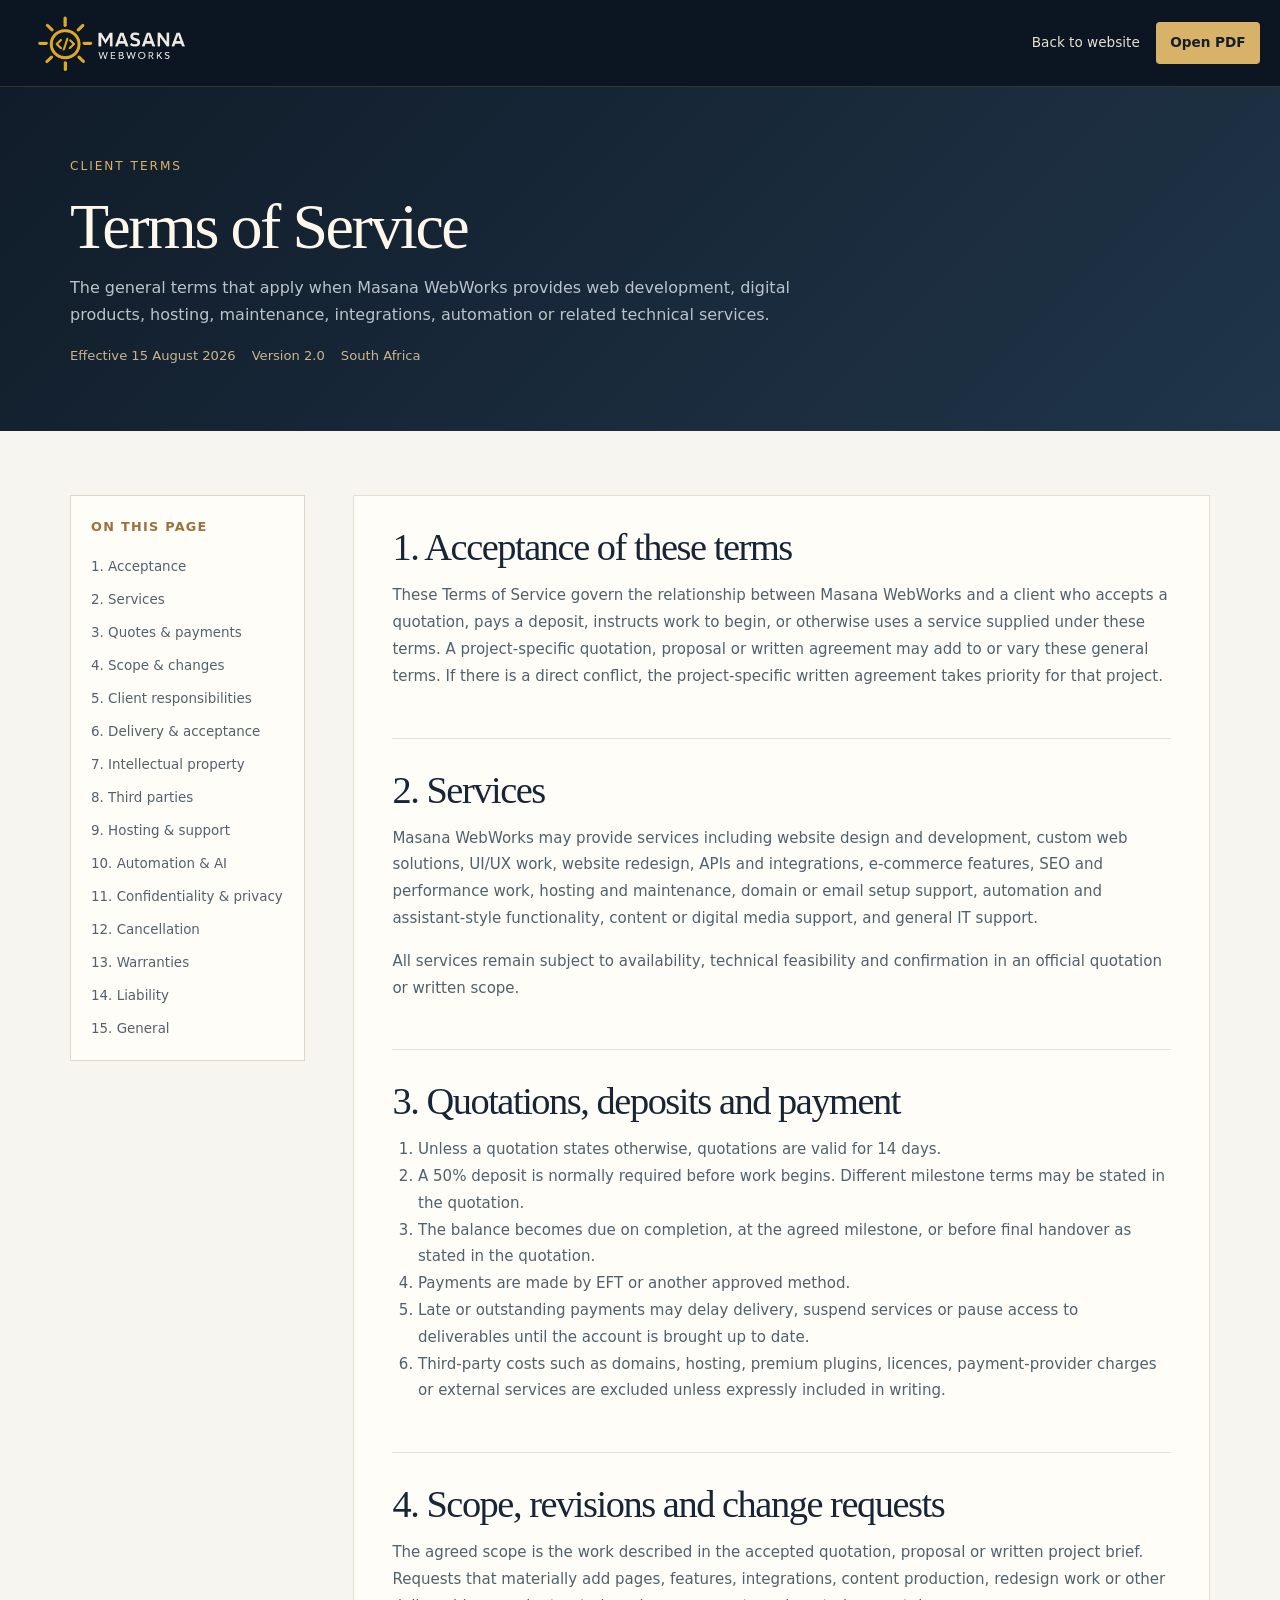
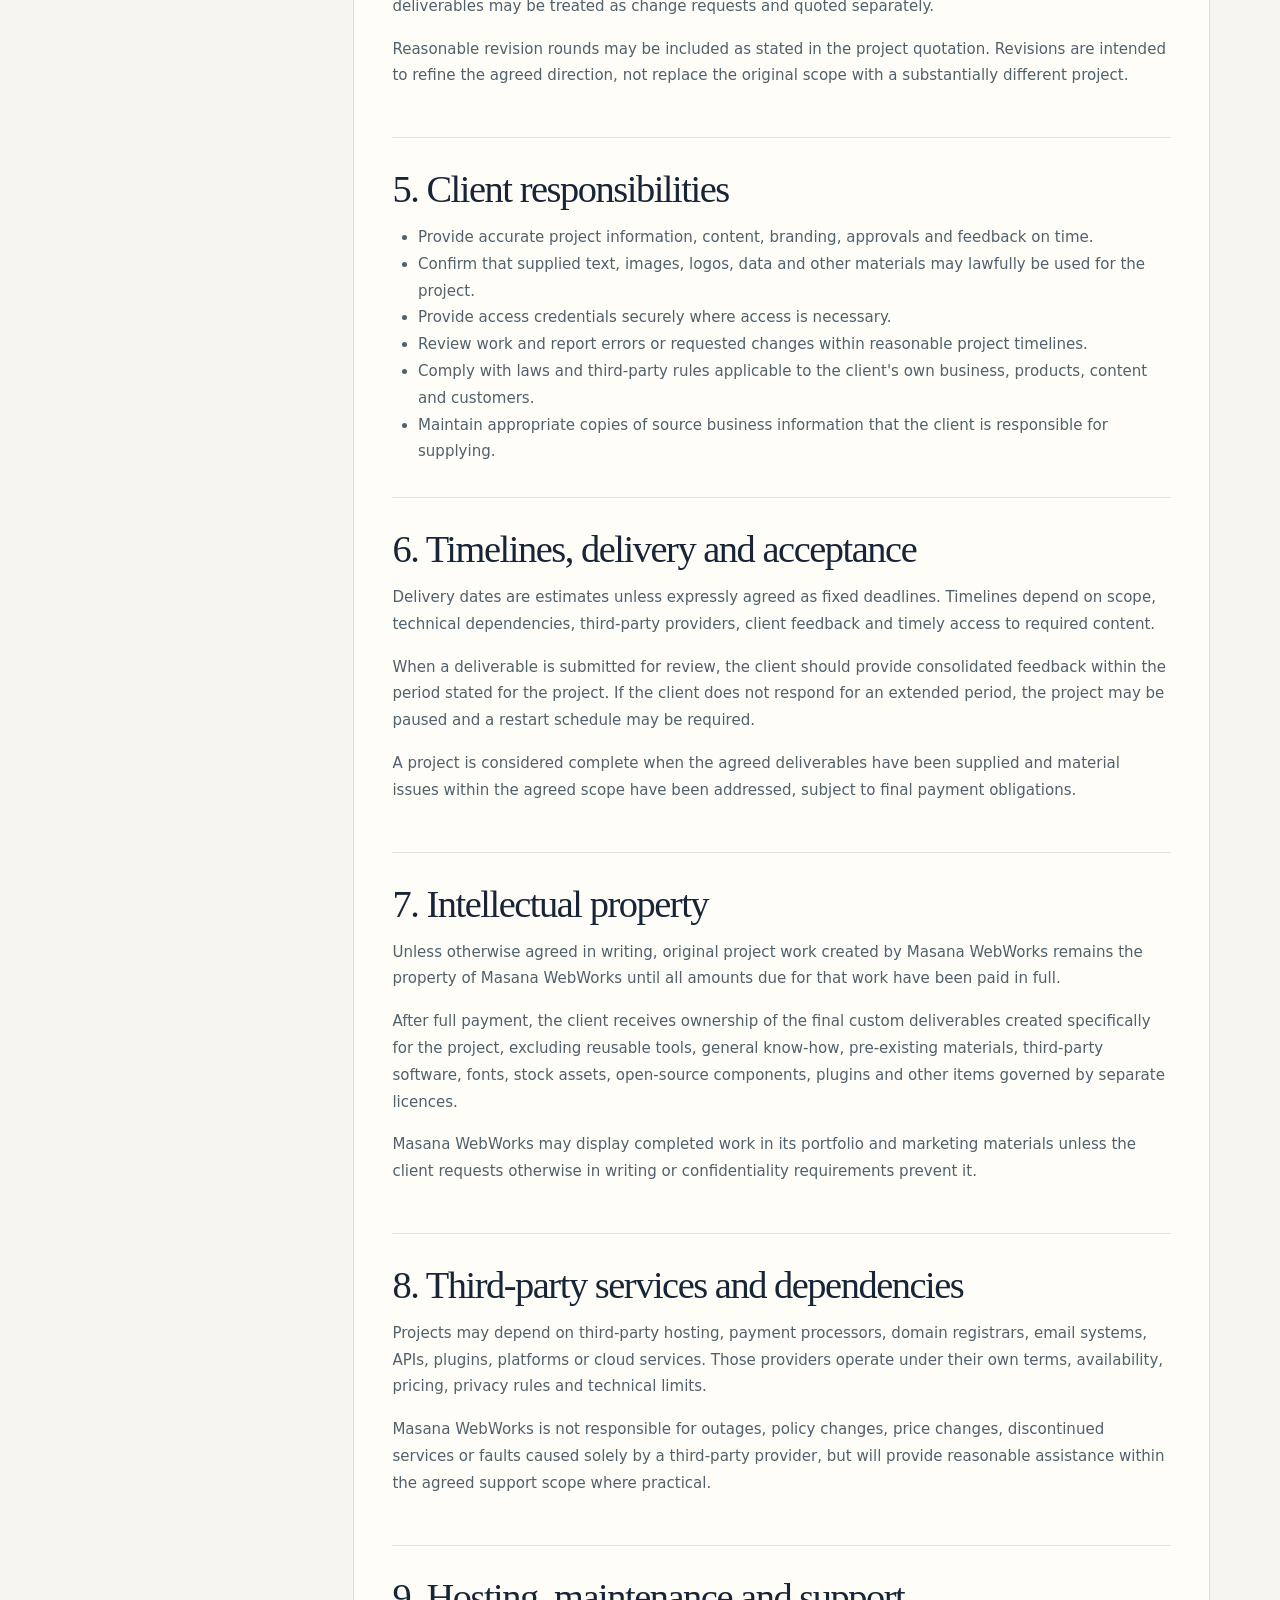
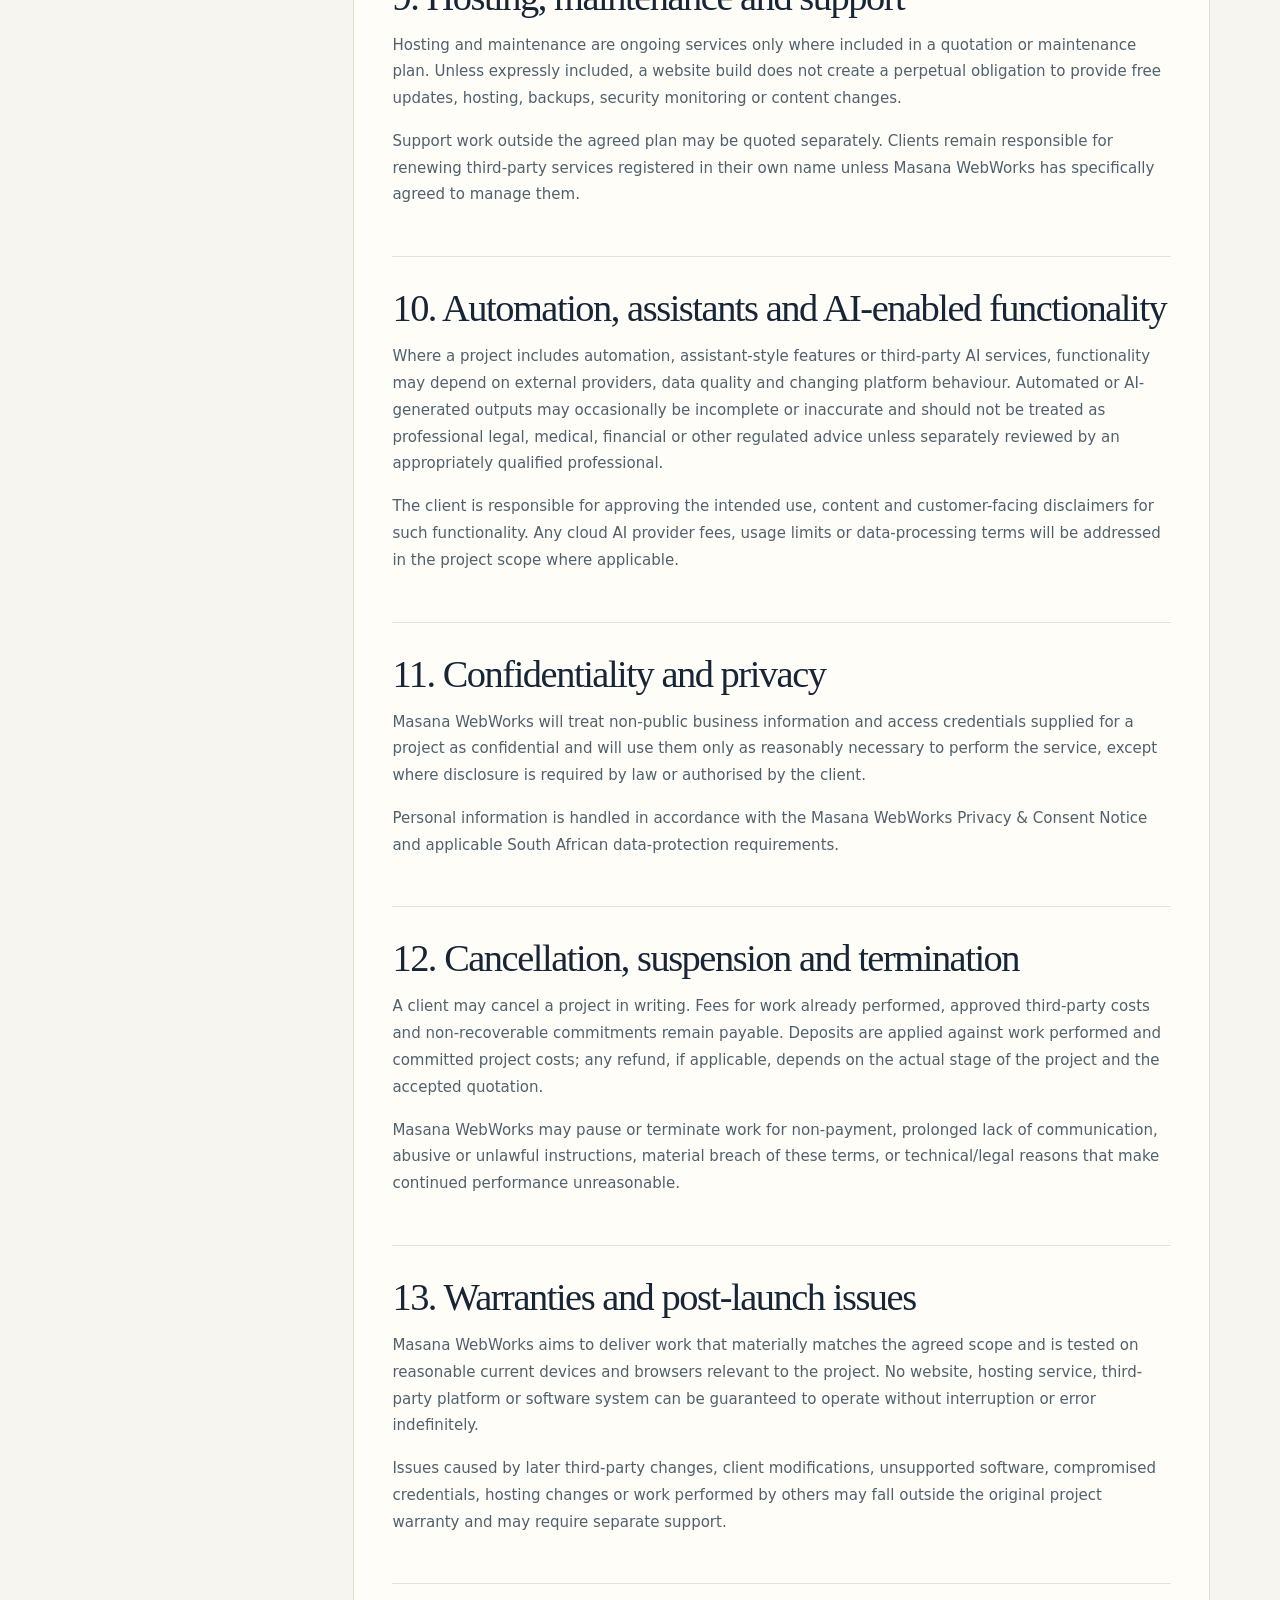
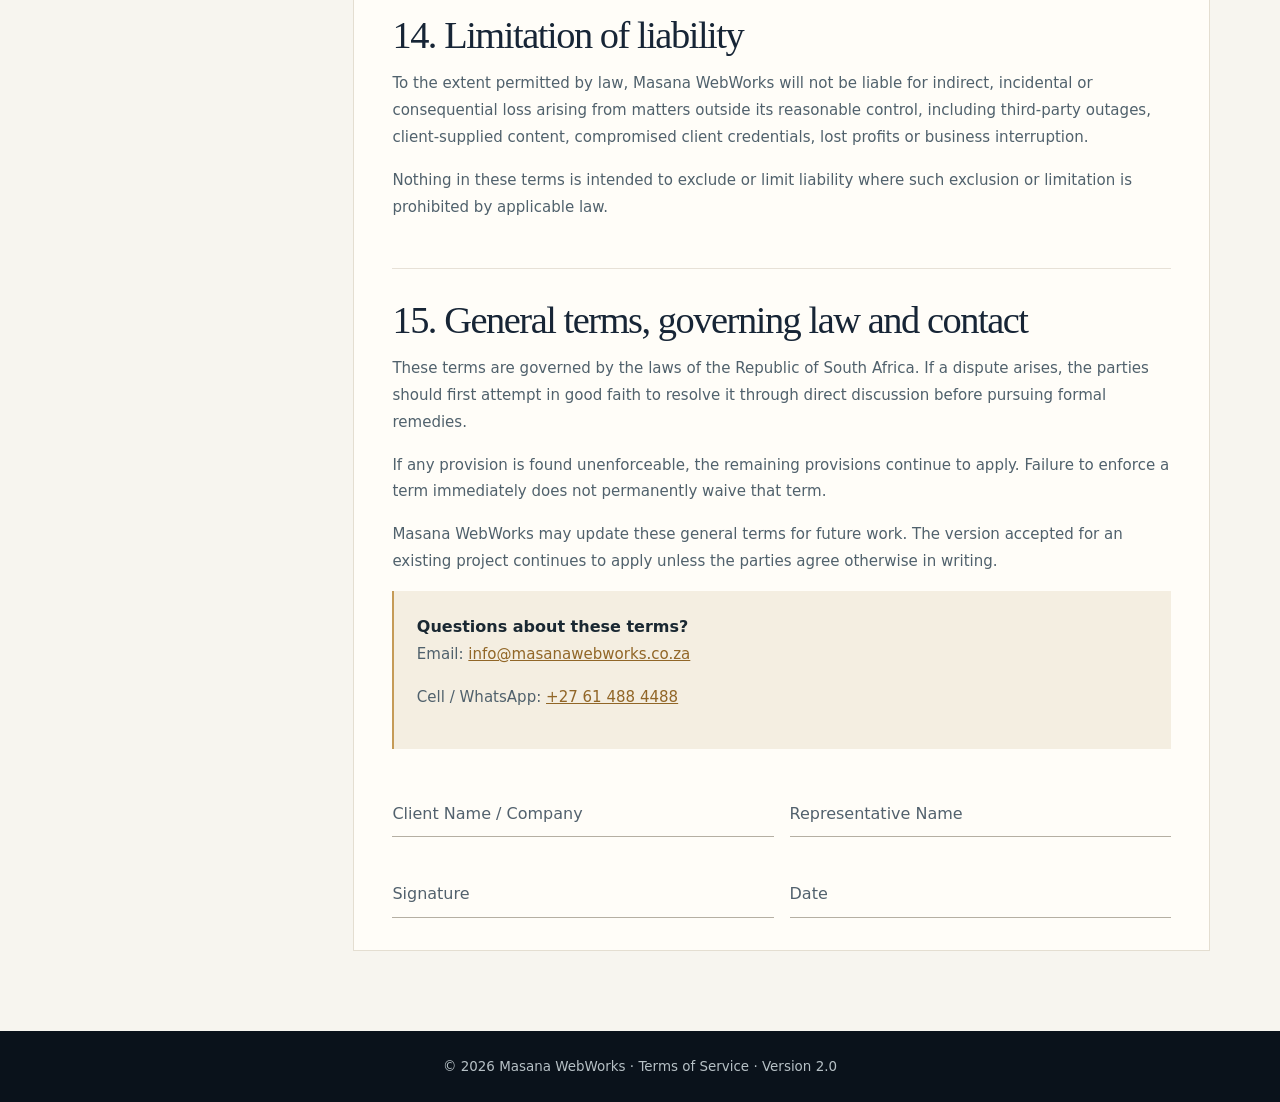
==== commit e9ff8b4b: "Update terms.html" ====
--- a/terms.html
+++ b/terms.html
@@ -25,7 +25,7 @@
       <section id="cancel"><h2>12. Cancellation, suspension and termination</h2><p>A client may cancel a project in writing. Fees for work already performed, approved third-party costs and non-recoverable commitments remain payable. Deposits are applied against work performed and committed project costs; any refund, if applicable, depends on the actual stage of the project and the accepted quotation.</p><p>Masana WebWorks may pause or terminate work for non-payment, prolonged lack of communication, abusive or unlawful instructions, material breach of these terms, or technical/legal reasons that make continued performance unreasonable.</p></section>
       <section id="warranty"><h2>13. Warranties and post-launch issues</h2><p>Masana WebWorks aims to deliver work that materially matches the agreed scope and is tested on reasonable current devices and browsers relevant to the project. No website, hosting service, third-party platform or software system can be guaranteed to operate without interruption or error indefinitely.</p><p>Issues caused by later third-party changes, client modifications, unsupported software, compromised credentials, hosting changes or work performed by others may fall outside the original project warranty and may require separate support.</p></section>
       <section id="liability"><h2>14. Limitation of liability</h2><p>To the extent permitted by law, Masana WebWorks will not be liable for indirect, incidental or consequential loss arising from matters outside its reasonable control, including third-party outages, client-supplied content, compromised client credentials, lost profits or business interruption.</p><p>Nothing in these terms is intended to exclude or limit liability where such exclusion or limitation is prohibited by applicable law.</p></section>
-      <section id="law"><h2>15. General terms, governing law and contact</h2><p>These terms are governed by the laws of the Republic of South Africa. If a dispute arises, the parties should first attempt in good faith to resolve it through direct discussion before pursuing formal remedies.</p><p>If any provision is found unenforceable, the remaining provisions continue to apply. Failure to enforce a term immediately does not permanently waive that term.</p><p>Masana WebWorks may update these general terms for future work. The version accepted for an existing project continues to apply unless the parties agree otherwise in writing.</p><div class="legal-contact-card"><strong>Questions about these terms?</strong><p>Email: <a href="mailto:www.vukosi394@gmail.com">www.vukosi394@gmail.com</a></p><p>Cell / WhatsApp: <a href="tel:+27614884488">+27 61 488 4488</a></p></div><div class="signature-grid"><div class="signature-field">Client Name / Company</div><div class="signature-field">Representative Name</div><div class="signature-field">Signature</div><div class="signature-field">Date</div></div></section>
+      <section id="law"><h2>15. General terms, governing law and contact</h2><p>These terms are governed by the laws of the Republic of South Africa. If a dispute arises, the parties should first attempt in good faith to resolve it through direct discussion before pursuing formal remedies.</p><p>If any provision is found unenforceable, the remaining provisions continue to apply. Failure to enforce a term immediately does not permanently waive that term.</p><p>Masana WebWorks may update these general terms for future work. The version accepted for an existing project continues to apply unless the parties agree otherwise in writing.</p><div class="legal-contact-card"><strong>Questions about these terms?</strong><p>Email: <a href="mailto:www.vukosi394@gmail.com">info@masanawebworks.co.za</a></p><p>Cell / WhatsApp: <a href="tel:+27614884488">+27 61 488 4488</a></p></div><div class="signature-grid"><div class="signature-field">Client Name / Company</div><div class="signature-field">Representative Name</div><div class="signature-field">Signature</div><div class="signature-field">Date</div></div></section>
     </article>
   </main>
   <footer class="legal-footer">&copy; 2026 Masana WebWorks · Terms of Service · Version 2.0</footer>
